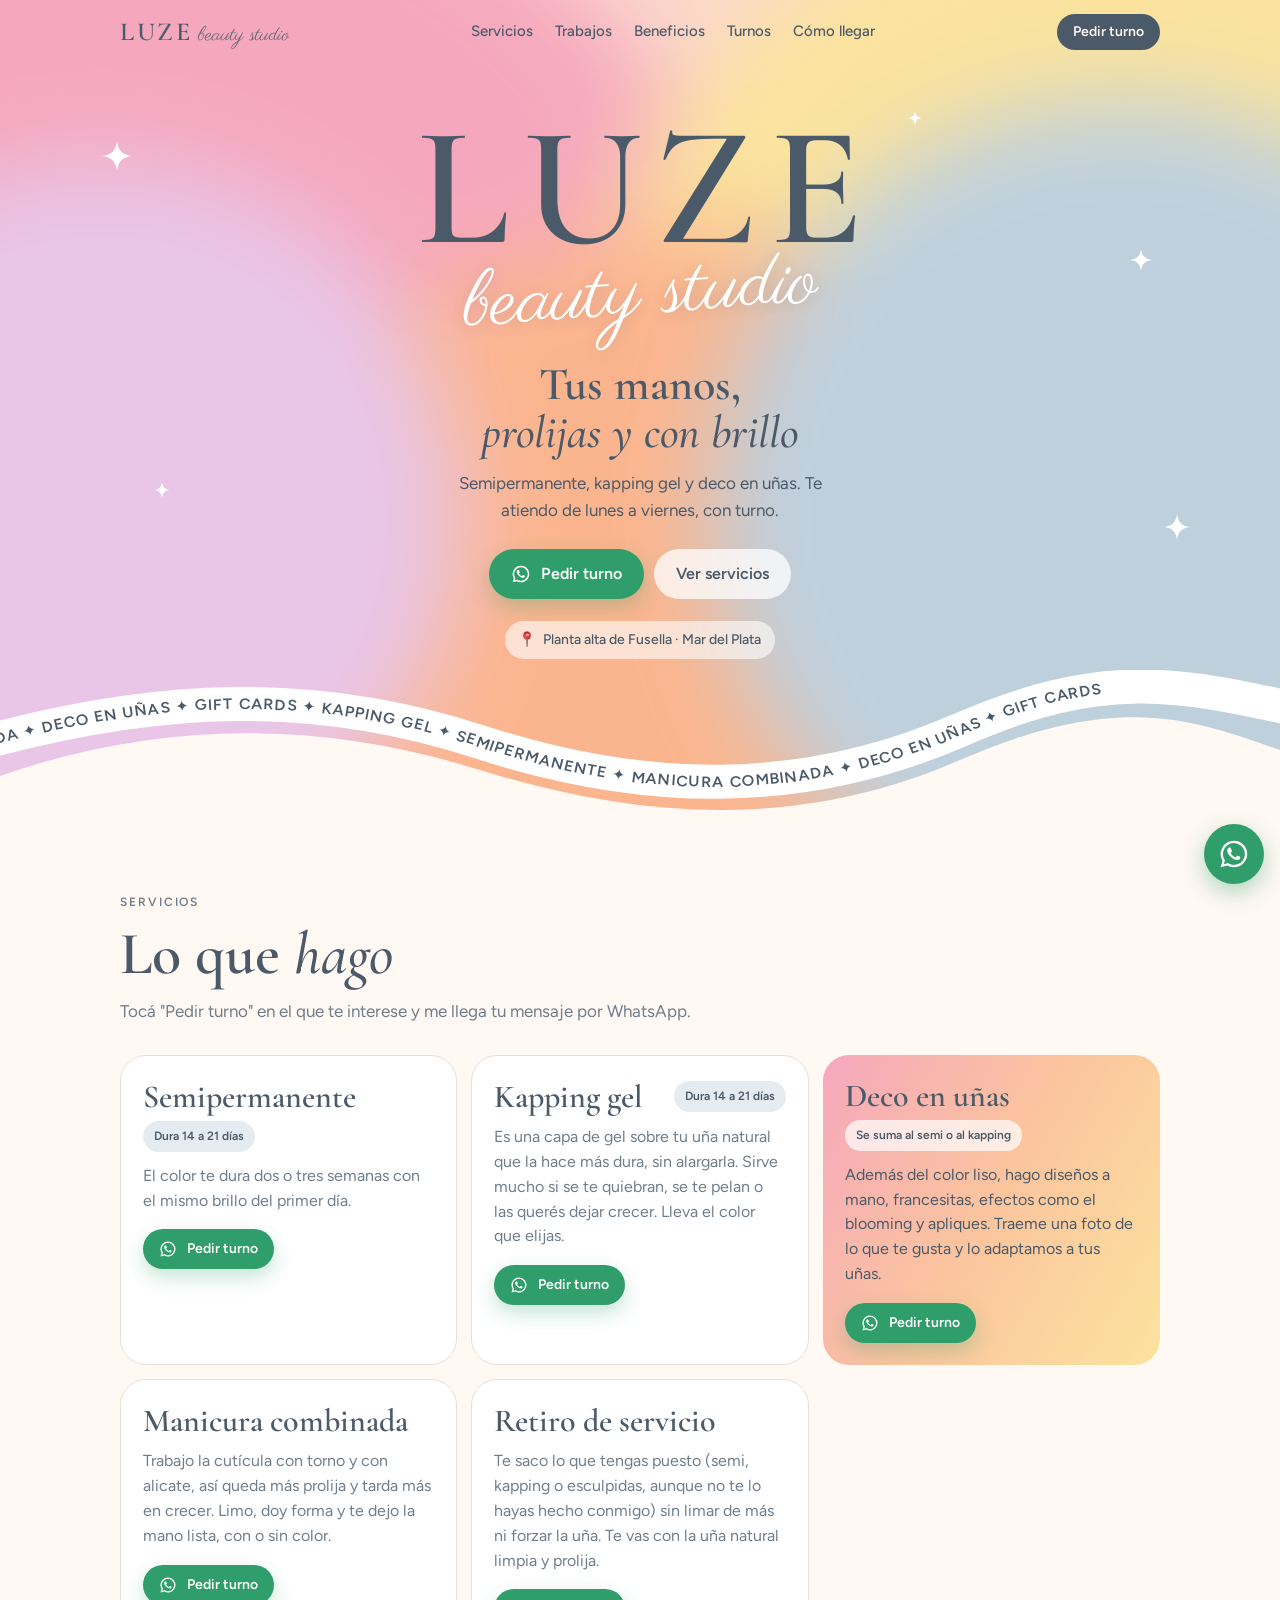
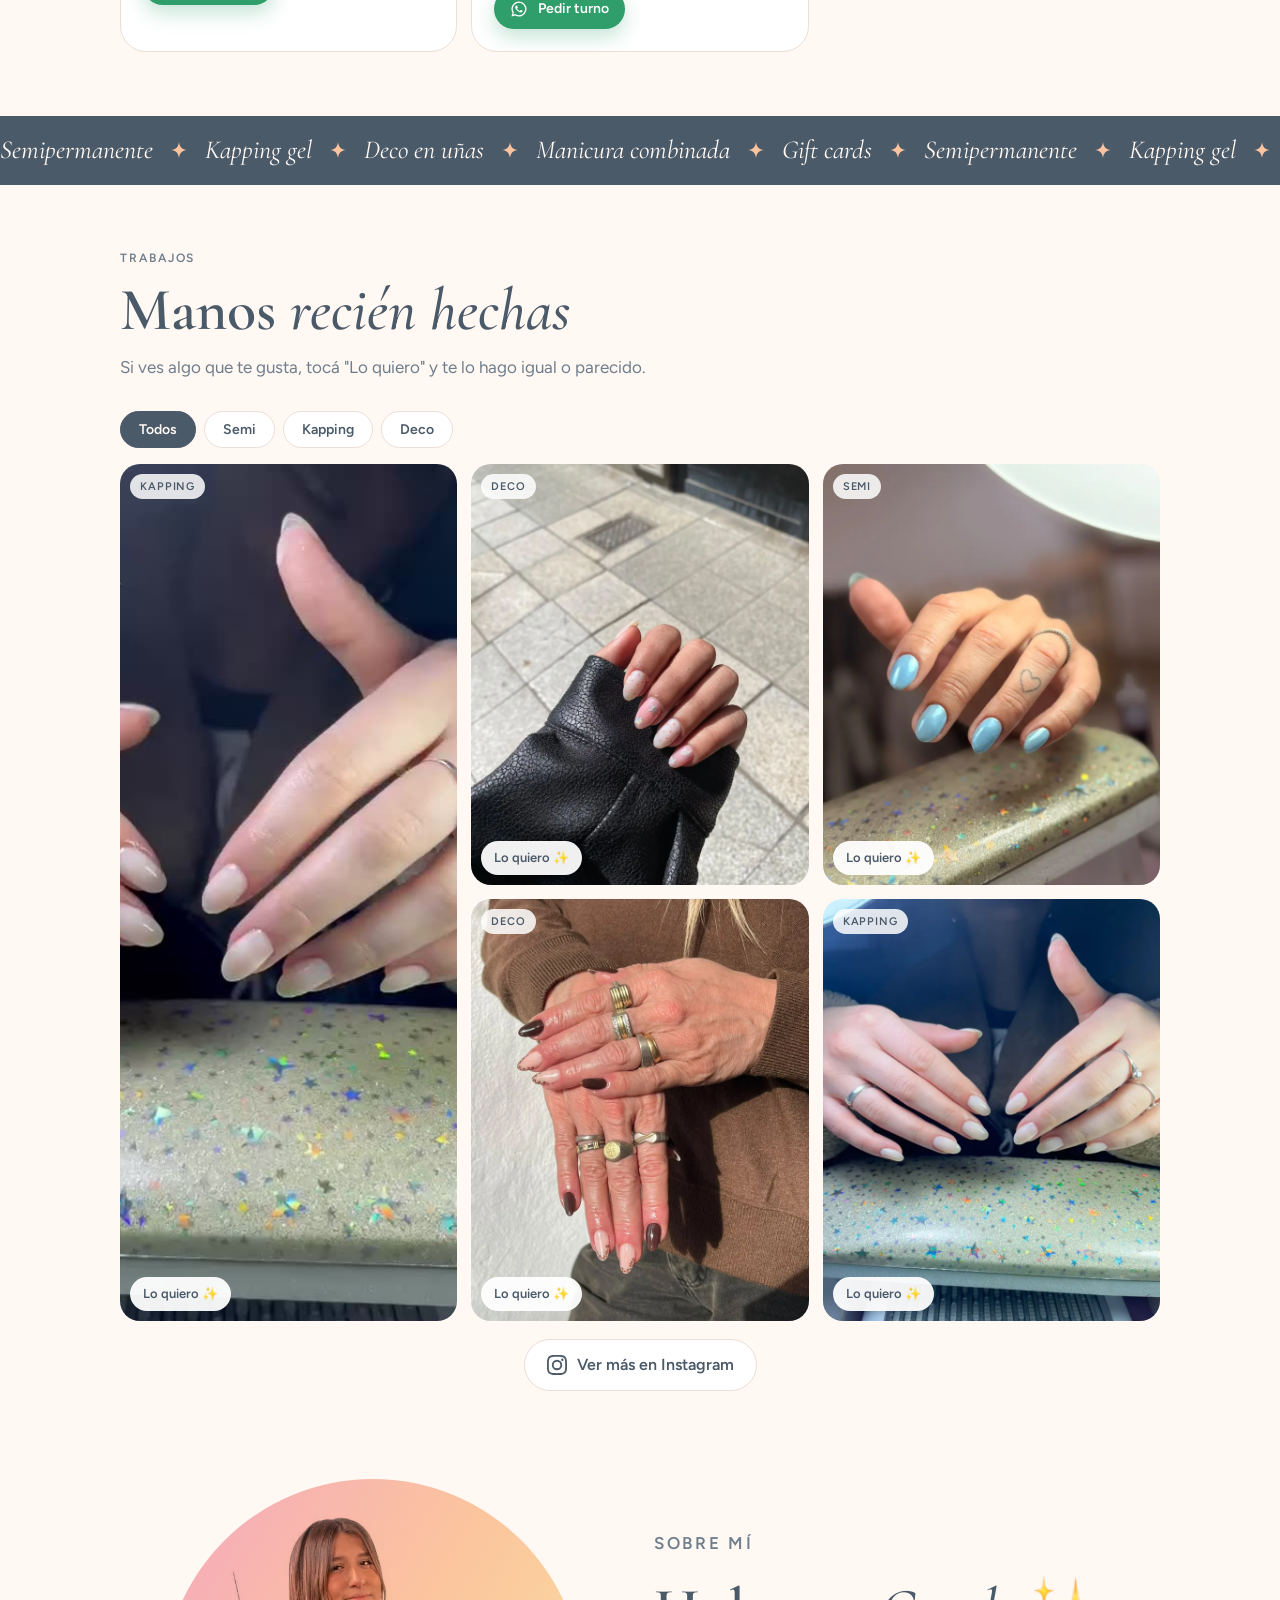
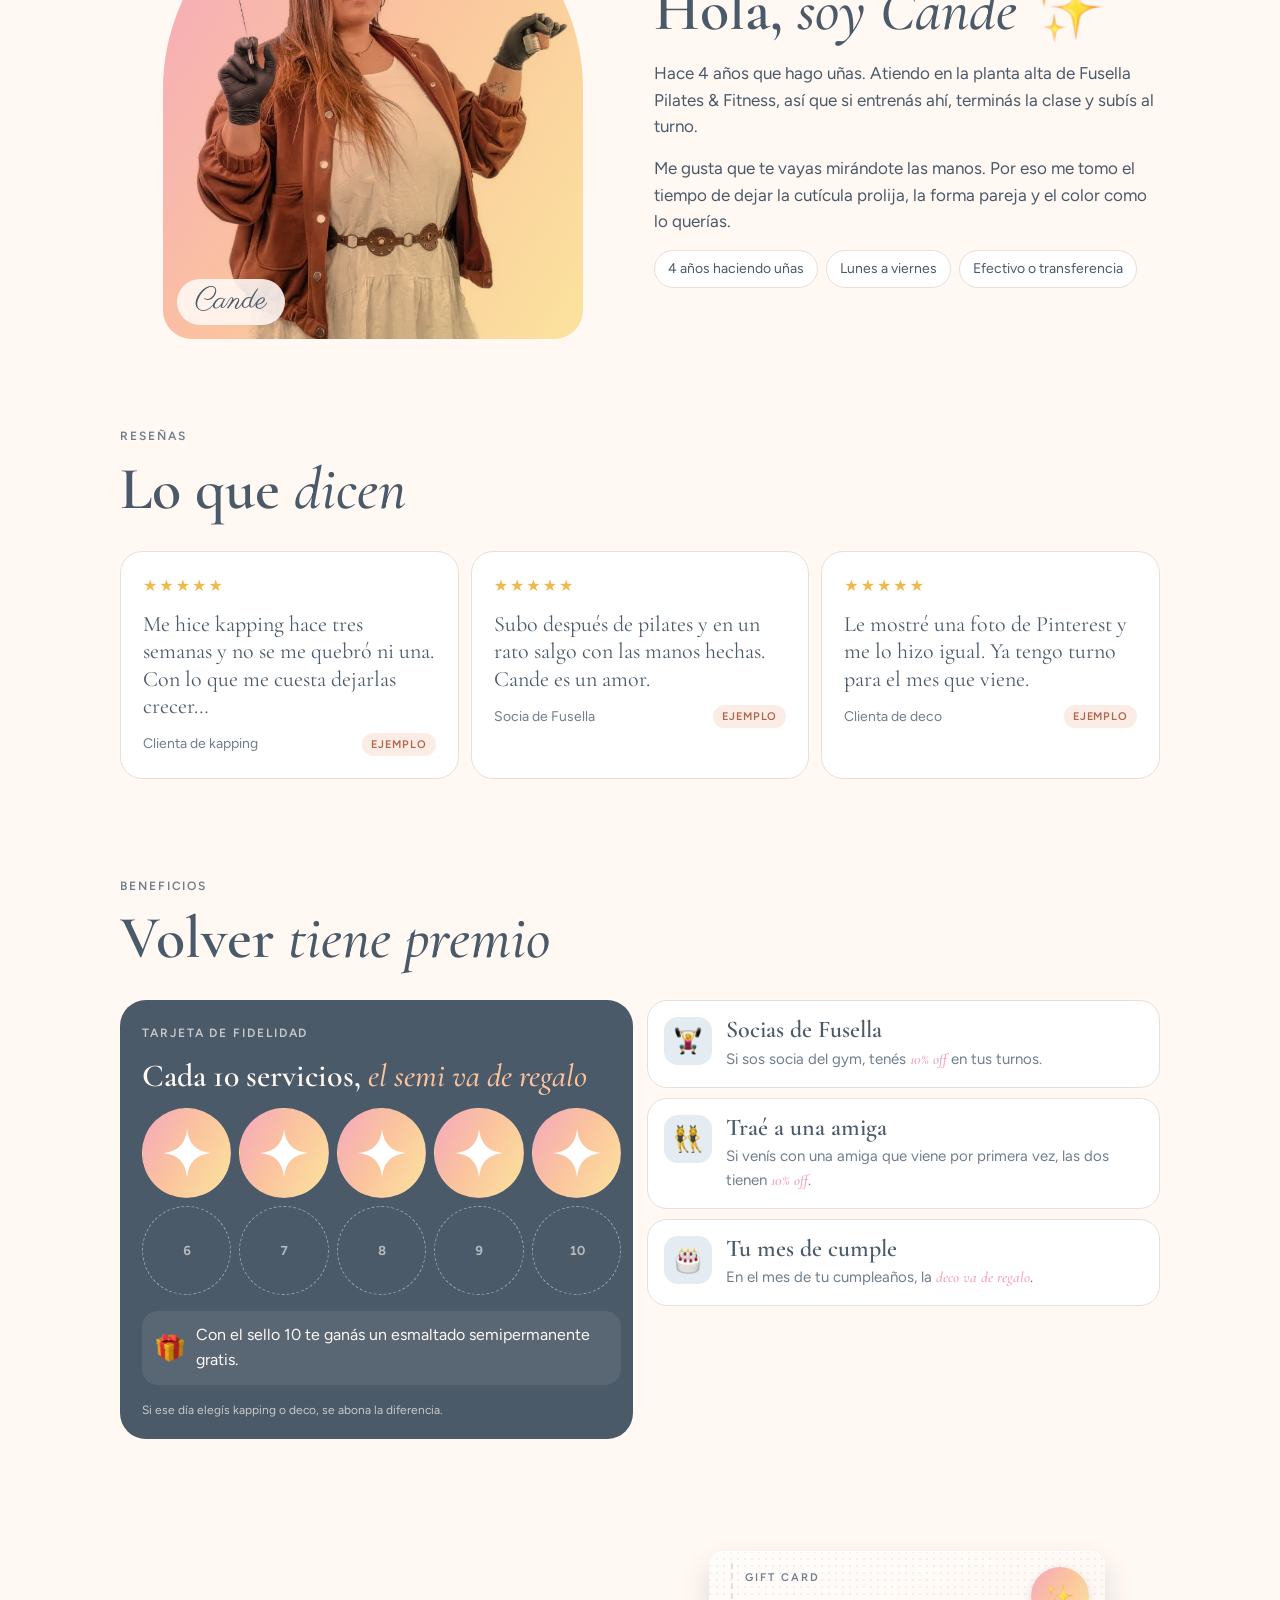
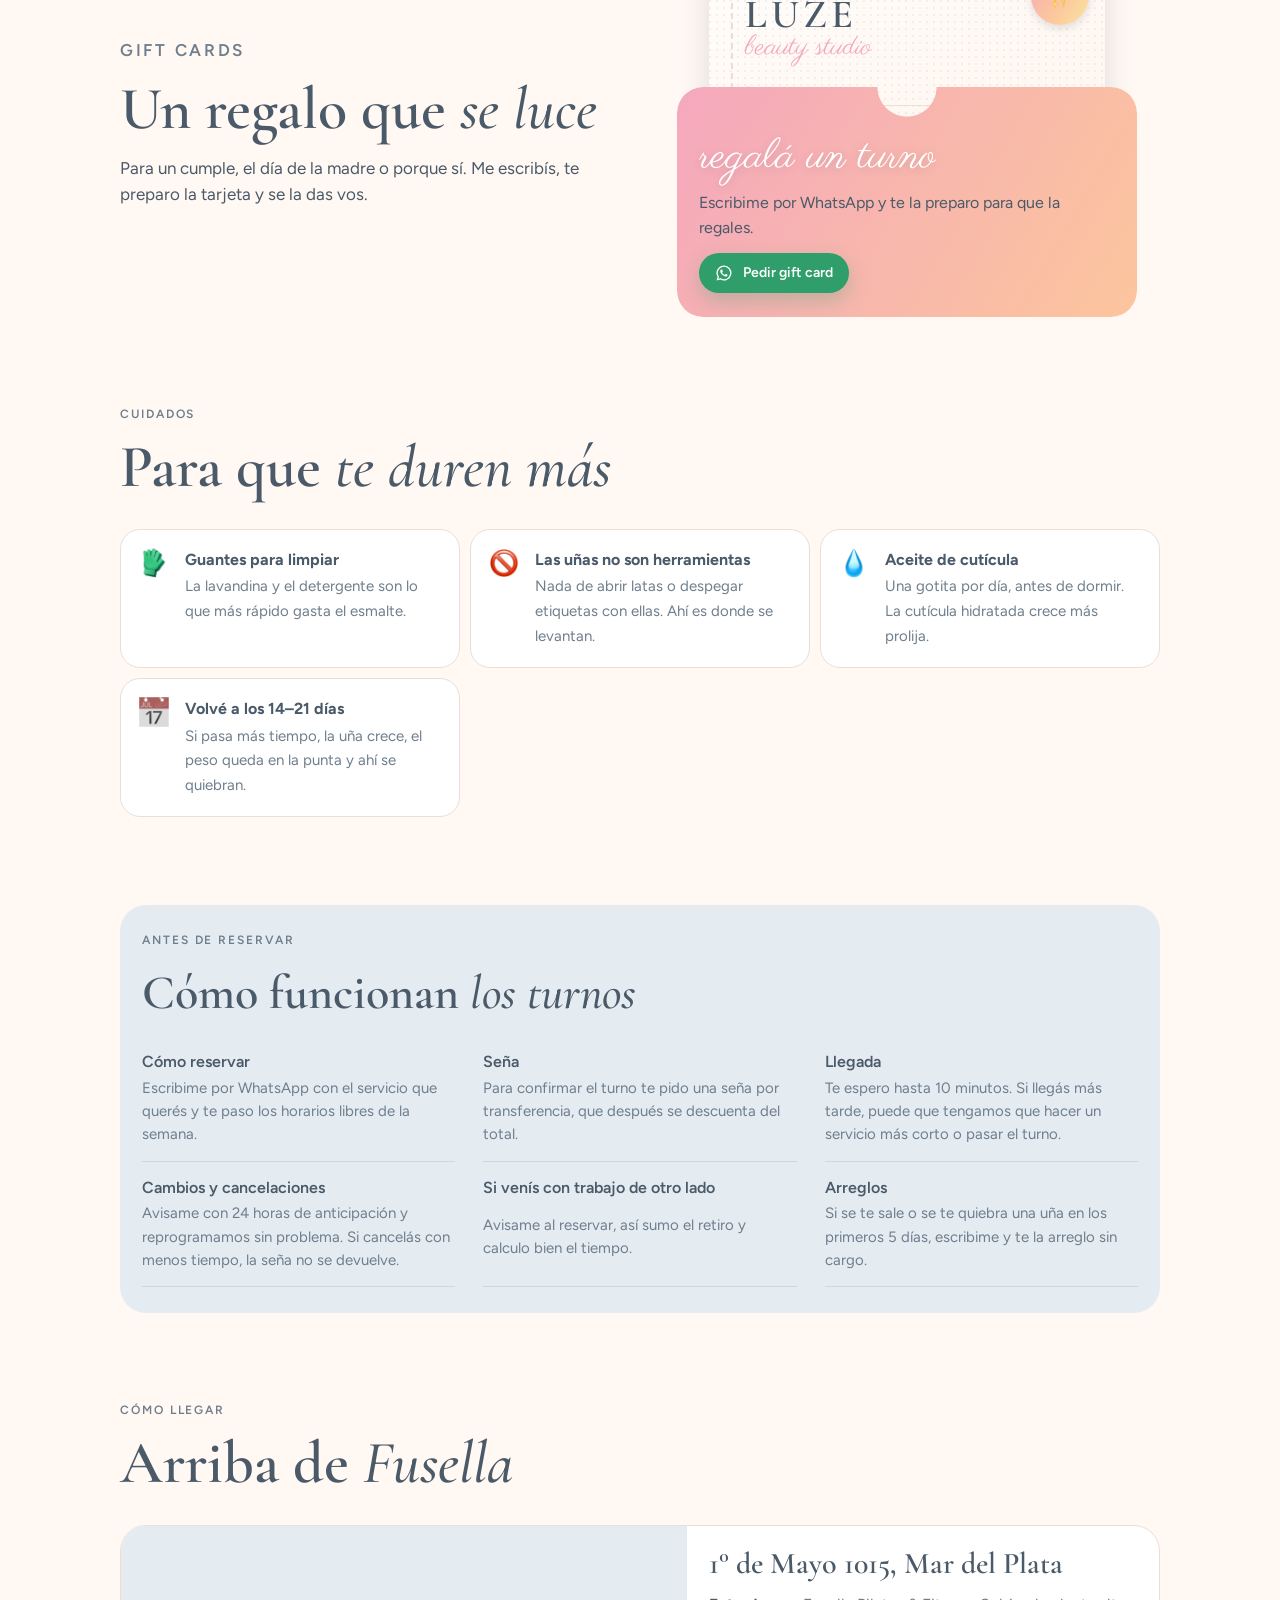
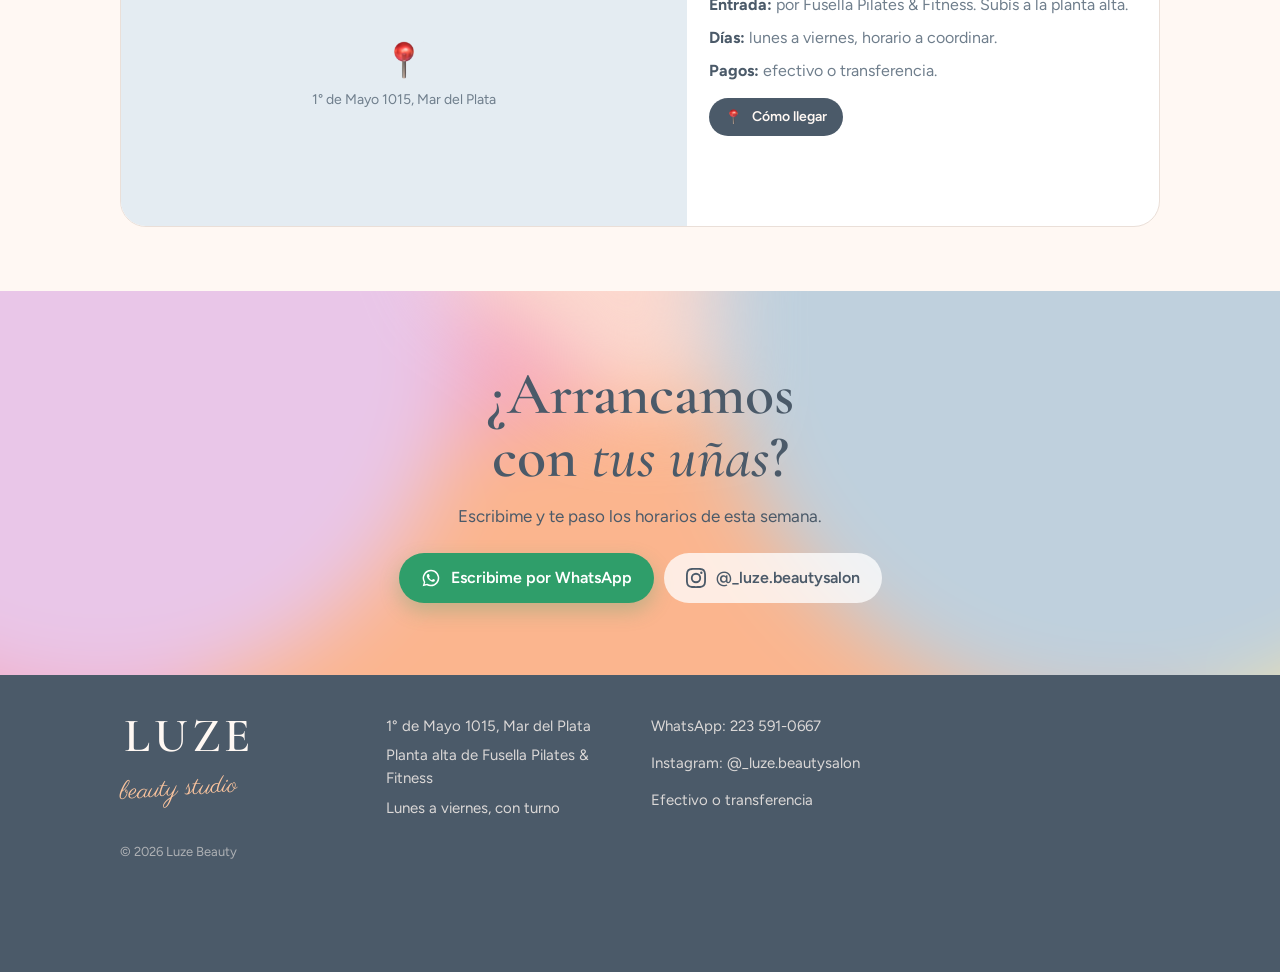
==== index.html @ 6a46f396 "Primera versión de la web de Luze Beauty Co-Authored-By: Claude Opus 5.5 <noreply@anthropic.com> Cla" ====
<!doctype html>
<html lang="es-AR">
<head>
  <meta charset="utf-8">
  <meta name="viewport" content="width=device-width, initial-scale=1, viewport-fit=cover">
  <title>Luze Beauty · Uñas en Mar del Plata</title>
  <meta name="description" content="Estudio de uñas de Cande en Mar del Plata: semipermanente, kapping gel, manicura combinada y deco. Planta alta de Fusella Pilates & Fitness. Turnos por WhatsApp.">
  <meta name="theme-color" content="#FCD9CF">
  <meta property="og:title" content="Luze Beauty · Uñas en Mar del Plata">
  <meta property="og:description" content="Semipermanente, kapping gel, manicura combinada y deco. Turnos por WhatsApp.">
  <meta property="og:type" content="website">
  <meta property="og:image" content="assets/img/trabajo-deco-lunares.webp">
  <link rel="icon" href="data:image/svg+xml,%3Csvg xmlns='http://www.w3.org/2000/svg' viewBox='0 0 24 24'%3E%3Cdefs%3E%3ClinearGradient id='g' x1='0' y1='0' x2='1' y2='1'%3E%3Cstop offset='0' stop-color='%23F5A8BD'/%3E%3Cstop offset='1' stop-color='%23FBC49E'/%3E%3C/linearGradient%3E%3C/defs%3E%3Cpath fill='url(%23g)' d='M12 0C12.9 7.6 16.4 11.1 24 12 16.4 12.9 12.9 16.4 12 24 11.1 16.4 7.6 12.9 0 12 7.6 11.1 11.1 7.6 12 0Z'/%3E%3C/svg%3E">
  <link rel="preconnect" href="https://fonts.googleapis.com">
  <link rel="preconnect" href="https://fonts.gstatic.com" crossorigin>
  <link rel="stylesheet" href="https://fonts.googleapis.com/css2?family=Cormorant+Garamond:ital,wght@0,500;0,600;1,500;1,600&family=Figtree:wght@400;500;600&family=Parisienne&display=swap">
  <link rel="stylesheet" href="css/styles.css">
  <script type="application/ld+json">
  {
    "@context": "https://schema.org",
    "@type": "NailSalon",
    "name": "Luze Beauty",
    "alternateName": "Luze Beauty Studio",
    "telephone": "+5492235910667",
    "address": {
      "@type": "PostalAddress",
      "streetAddress": "1° de Mayo 1015",
      "addressLocality": "Mar del Plata",
      "addressRegion": "Buenos Aires",
      "addressCountry": "AR"
    },
    "openingHoursSpecification": {
      "@type": "OpeningHoursSpecification",
      "dayOfWeek": ["Monday", "Tuesday", "Wednesday", "Thursday", "Friday"]
    },
    "paymentAccepted": "Efectivo, transferencia",
    "sameAs": ["https://www.instagram.com/_luze.beautysalon/"]
  }
  </script>
</head>
<body>

<svg width="0" height="0" style="position:absolute" aria-hidden="true">
  <defs>
    <symbol id="brillo" viewBox="0 0 24 24"><path d="M12 0C12.9 7.6 16.4 11.1 24 12 16.4 12.9 12.9 16.4 12 24 11.1 16.4 7.6 12.9 0 12 7.6 11.1 11.1 7.6 12 0Z" fill="currentColor"/></symbol>
    <symbol id="wa" viewBox="0 0 24 24"><path d="M12 2a10 10 0 0 0-8.6 15.1L2 22l5-1.3A10 10 0 1 0 12 2Zm0 18.2c-1.5 0-3-.4-4.3-1.2l-.3-.2-3 .8.8-2.9-.2-.3A8.2 8.2 0 1 1 12 20.2Zm4.5-6.1c-.2-.1-1.5-.7-1.7-.8-.2-.1-.4-.1-.6.1l-.8 1c-.1.2-.3.2-.5.1-.7-.3-1.4-.7-2-1.3-.5-.5-1-1.1-1.3-1.7-.1-.2 0-.4.1-.5l.4-.5.3-.5v-.5l-.8-1.9c-.2-.5-.4-.4-.6-.4h-.5c-.2 0-.5.1-.7.3-.6.6-.9 1.3-.9 2.1.1.9.4 1.8 1 2.6 1.1 1.6 2.5 2.9 4.2 3.7.5.2.9.4 1.4.5.5.2 1 .2 1.5.1.6-.1 1.2-.5 1.5-1 .2-.4.2-.8.1-1.2l-.4-.2Z"/></symbol>
    <symbol id="ig" viewBox="0 0 24 24"><path d="M12 2.2c3.2 0 3.6 0 4.8.1 3.3.1 4.8 1.7 4.9 4.9.1 1.3.1 1.6.1 4.8s0 3.6-.1 4.8c-.1 3.2-1.7 4.8-4.9 4.9-1.3.1-1.6.1-4.8.1s-3.6 0-4.8-.1c-3.3-.1-4.8-1.7-4.9-4.9C2.2 15.6 2.2 15.2 2.2 12s0-3.6.1-4.8C2.4 3.9 3.9 2.4 7.2 2.3 8.4 2.2 8.8 2.2 12 2.2ZM12 0C8.7 0 8.3 0 7.1.1 2.7.3.3 2.7.1 7.1 0 8.3 0 8.7 0 12s0 3.7.1 4.9c.2 4.4 2.6 6.8 7 7C8.3 24 8.7 24 12 24s3.7 0 4.9-.1c4.4-.2 6.8-2.6 7-7 .1-1.2.1-1.6.1-4.9s0-3.7-.1-4.9c-.2-4.4-2.6-6.8-7-7C15.7 0 15.3 0 12 0Zm0 5.8a6.2 6.2 0 1 0 0 12.4 6.2 6.2 0 0 0 0-12.4ZM12 16a4 4 0 1 1 0-8 4 4 0 0 1 0 8Zm6.4-11.8a1.4 1.4 0 1 0 0 2.9 1.4 1.4 0 0 0 0-2.9Z"/></symbol>
  </defs>
</svg>

<!-- ============ BARRA ============ -->
<header class="barra" id="barra">
  <div class="wrap barra-in">
    <a class="marca-chica" href="#inicio" aria-label="Luze Beauty, ir al inicio"><b>LUZE</b><span>beauty studio</span></a>
    <nav aria-label="Secciones">
      <a href="#servicios">Servicios</a>
      <a href="#trabajos">Trabajos</a>
      <a href="#beneficios">Beneficios</a>
      <a href="#turnos">Turnos</a>
      <a href="#llegar">Cómo llegar</a>
    </nav>
    <a class="btn btn-tinta btn-chico" href="https://wa.me/5492235910667?text=Hola%20Cande%21%20Quiero%20sacar%20un%20turno%20%E2%9C%A8" target="_blank" rel="noopener">Pedir turno</a>
  </div>
</header>

<main>
  <!-- ============ INICIO ============ -->
  <section class="hero" id="inicio">
    <div class="malla" aria-hidden="true"><span class="m1"></span><span class="m2"></span><span class="m3"></span><span class="m4"></span><span class="m5"></span></div>
    <span class="chispa" style="top:17%;left:8%;width:30px;height:30px" aria-hidden="true"><svg><use href="#brillo"/></svg></span>
    <span class="chispa" style="top:30%;right:10%;width:22px;height:22px;animation-delay:-1.1s" aria-hidden="true"><svg><use href="#brillo"/></svg></span>
    <span class="chispa" style="top:58%;left:12%;width:16px;height:16px;animation-delay:-2s" aria-hidden="true"><svg><use href="#brillo"/></svg></span>
    <span class="chispa" style="top:13%;right:28%;width:14px;height:14px;animation-delay:-.6s" aria-hidden="true"><svg><use href="#brillo"/></svg></span>
    <span class="chispa" style="top:62%;right:7%;width:26px;height:26px;animation-delay:-2.6s" aria-hidden="true"><svg><use href="#brillo"/></svg></span>

    <div class="wrap">
      <div class="logo" role="img" aria-label="Luze beauty studio">
        <span class="luze">LUZE</span>
        <span class="sub">beauty studio</span>
      </div>
      <h1>Tus manos, <em>prolijas y con brillo</em></h1>
      <p class="bajada">Semipermanente, kapping gel y deco en uñas. Te atiendo de lunes a viernes, con turno.</p>
      <div class="acciones">
        <a class="btn btn-wa" href="https://wa.me/5492235910667?text=Hola%20Cande%21%20Quiero%20sacar%20un%20turno%20%E2%9C%A8" target="_blank" rel="noopener"><svg><use href="#wa"/></svg>Pedir turno</a>
        <a class="btn btn-claro" href="#servicios">Ver servicios</a>
      </div>
      <p class="ubicacion-chip"><img class="emo" src="assets/emoji/1f4cd.png" alt="">Planta alta de Fusella · Mar del Plata</p>
    </div>

    <svg class="cinta" viewBox="0 0 1200 160" preserveAspectRatio="none" aria-hidden="true">
      <path d="M0 160 L0 106 C 150 50, 300 50, 450 100 S 750 160, 900 90 S 1120 50, 1200 80 L1200 160 Z" fill="#FFF8F3"/>
      <path id="curva" d="M-40 80 C 150 20, 300 20, 450 72 S 750 130, 900 60 S 1120 18, 1260 50" fill="none" stroke="#FFFFFF" stroke-width="34" stroke-linecap="round"/>
      <text dy="5">
        <textPath href="#curva" startOffset="0">
          <animate attributeName="startOffset" from="-1400" to="0" dur="26s" repeatCount="indefinite"/>
          ✦ Kapping gel ✦ Semipermanente ✦ Manicura combinada ✦ Deco en uñas ✦ Gift cards ✦ Kapping gel ✦ Semipermanente ✦ Manicura combinada ✦ Deco en uñas ✦ Gift cards ✦ Kapping gel ✦ Semipermanente ✦ Manicura combinada ✦ Deco en uñas ✦ Gift cards
        </textPath>
      </text>
    </svg>
  </section>

  <!-- ============ SERVICIOS ============ -->
  <section class="seccion" id="servicios">
    <div class="wrap">
      <div class="cabecera aparece">
        <p class="eyebrow">Servicios</p>
        <h2>Lo que <em>hago</em></h2>
        <p>Tocá "Pedir turno" en el que te interese y me llega tu mensaje por WhatsApp.</p>
      </div>
      <div class="servicios">
        <article class="servicio aparece">
          <div class="arriba"><h3>Semipermanente</h3><span class="chip">Dura 14 a 21 días</span></div>
          <p>El color te dura dos o tres semanas con el mismo brillo del primer día.</p>
          <a class="btn btn-wa btn-chico" href="https://wa.me/5492235910667?text=Hola%20Cande%21%20Quiero%20un%20turno%20para%20semipermanente%20%E2%9C%A8" target="_blank" rel="noopener"><svg><use href="#wa"/></svg>Pedir turno</a>
        </article>
        <article class="servicio aparece">
          <div class="arriba"><h3>Kapping gel</h3><span class="chip">Dura 14 a 21 días</span></div>
          <p>Es una capa de gel sobre tu uña natural que la hace más dura, sin alargarla. Sirve mucho si se te quiebran, se te pelan o las querés dejar crecer. Lleva el color que elijas.</p>
          <a class="btn btn-wa btn-chico" href="https://wa.me/5492235910667?text=Hola%20Cande%21%20Quiero%20un%20turno%20para%20kapping%20gel%20%E2%9C%A8" target="_blank" rel="noopener"><svg><use href="#wa"/></svg>Pedir turno</a>
        </article>
        <article class="servicio destacado aparece">
          <div class="arriba"><h3>Deco en uñas</h3><span class="chip">Se suma al semi o al kapping</span></div>
          <p>Además del color liso, hago diseños a mano, francesitas, efectos como el blooming y apliques. Traeme una foto de lo que te gusta y lo adaptamos a tus uñas.</p>
          <a class="btn btn-wa btn-chico" href="https://wa.me/5492235910667?text=Hola%20Cande%21%20Quiero%20un%20turno%20con%20deco%20en%20u%C3%B1as%20%E2%9C%A8" target="_blank" rel="noopener"><svg><use href="#wa"/></svg>Pedir turno</a>
        </article>
        <article class="servicio aparece">
          <div class="arriba"><h3>Manicura combinada</h3></div>
          <p>Trabajo la cutícula con torno y con alicate, así queda más prolija y tarda más en crecer. Limo, doy forma y te dejo la mano lista, con o sin color.</p>
          <a class="btn btn-wa btn-chico" href="https://wa.me/5492235910667?text=Hola%20Cande%21%20Quiero%20un%20turno%20para%20manicura%20combinada%20%E2%9C%A8" target="_blank" rel="noopener"><svg><use href="#wa"/></svg>Pedir turno</a>
        </article>
        <article class="servicio aparece">
          <div class="arriba"><h3>Retiro de servicio</h3></div>
          <p>Te saco lo que tengas puesto (semi, kapping o esculpidas, aunque no te lo hayas hecho conmigo) sin limar de más ni forzar la uña. Te vas con la uña natural limpia y prolija.</p>
          <a class="btn btn-wa btn-chico" href="https://wa.me/5492235910667?text=Hola%20Cande%21%20Quiero%20un%20turno%20para%20retiro%20de%20servicio%20%E2%9C%A8" target="_blank" rel="noopener"><svg><use href="#wa"/></svg>Pedir turno</a>
        </article>
      </div>
    </div>
  </section>

  <!-- ============ BANDA ============ -->
  <div class="banda" aria-hidden="true">
    <div class="banda-pista">
      <span>Semipermanente <svg><use href="#brillo"/></svg> Kapping gel <svg><use href="#brillo"/></svg> Deco en uñas <svg><use href="#brillo"/></svg> Manicura combinada <svg><use href="#brillo"/></svg> Gift cards <svg><use href="#brillo"/></svg></span>
      <span>Semipermanente <svg><use href="#brillo"/></svg> Kapping gel <svg><use href="#brillo"/></svg> Deco en uñas <svg><use href="#brillo"/></svg> Manicura combinada <svg><use href="#brillo"/></svg> Gift cards <svg><use href="#brillo"/></svg></span>
    </div>
  </div>

  <!-- ============ TRABAJOS ============ -->
  <section class="seccion" id="trabajos">
    <div class="wrap">
      <div class="cabecera aparece">
        <p class="eyebrow">Trabajos</p>
        <h2>Manos <em>recién hechas</em></h2>
        <p>Si ves algo que te gusta, tocá "Lo quiero" y te lo hago igual o parecido.</p>
      </div>
      <div class="filtros" role="group" aria-label="Filtrar trabajos">
        <button type="button" class="filtro" aria-pressed="true" data-filtro="todos">Todos</button>
        <button type="button" class="filtro" aria-pressed="false" data-filtro="semi">Semi</button>
        <button type="button" class="filtro" aria-pressed="false" data-filtro="kapping">Kapping</button>
        <button type="button" class="filtro" aria-pressed="false" data-filtro="deco">Deco</button>
      </div>
      <div class="galeria">
        <div class="trabajo alto" data-tipo="kapping">
          <video src="assets/video/kapping-nude.mp4" poster="assets/video/kapping-nude-poster.jpg" autoplay muted loop playsinline preload="metadata" aria-label="Video de uñas almendradas en nude lechoso"></video>
          <span class="tipo">Kapping</span>
          <a href="https://wa.me/5492235910667?text=Hola%20Cande%21%20Vi%20el%20kapping%20nude%20lechoso%20en%20la%20web%20y%20quiero%20algo%20as%C3%AD%20%E2%9C%A8" target="_blank" rel="noopener">Lo quiero ✨</a>
        </div>
        <div class="trabajo" data-tipo="deco">
          <img src="assets/img/trabajo-deco-lunares.webp" alt="Uñas nude con lunares naranjas y estrellas holográficas" loading="lazy" style="object-position:50% 68%">
          <span class="tipo">Deco</span>
          <a href="https://wa.me/5492235910667?text=Hola%20Cande%21%20Vi%20la%20deco%20de%20lunares%20y%20estrellas%20en%20la%20web%20y%20quiero%20algo%20as%C3%AD%20%E2%9C%A8" target="_blank" rel="noopener">Lo quiero ✨</a>
        </div>
        <div class="trabajo" data-tipo="semi">
          <img src="assets/img/trabajo-semi-celeste.webp" alt="Uñas cortas en celeste perlado" loading="lazy">
          <span class="tipo">Semi</span>
          <a href="https://wa.me/5492235910667?text=Hola%20Cande%21%20Vi%20el%20semi%20celeste%20perlado%20en%20la%20web%20y%20quiero%20algo%20as%C3%AD%20%E2%9C%A8" target="_blank" rel="noopener">Lo quiero ✨</a>
        </div>
        <div class="trabajo" data-tipo="deco">
          <img src="assets/img/trabajo-deco-animal-print.webp" alt="Uñas color chocolate combinadas con francesita animal print" loading="lazy">
          <span class="tipo">Deco</span>
          <a href="https://wa.me/5492235910667?text=Hola%20Cande%21%20Vi%20la%20deco%20chocolate%20con%20animal%20print%20en%20la%20web%20y%20quiero%20algo%20as%C3%AD%20%E2%9C%A8" target="_blank" rel="noopener">Lo quiero ✨</a>
        </div>
        <div class="trabajo" data-tipo="kapping">
          <img src="assets/img/trabajo-kapping-nude.webp" alt="Uñas almendradas en nude lechoso" loading="lazy">
          <span class="tipo">Kapping</span>
          <a href="https://wa.me/5492235910667?text=Hola%20Cande%21%20Vi%20el%20kapping%20nude%20lechoso%20en%20la%20web%20y%20quiero%20algo%20as%C3%AD%20%E2%9C%A8" target="_blank" rel="noopener">Lo quiero ✨</a>
        </div>
      </div>
      <div class="mas-ig">
        <a class="btn btn-claro" style="background:var(--blanco);border:1px solid var(--linea)" href="https://www.instagram.com/_luze.beautysalon/" target="_blank" rel="noopener"><svg><use href="#ig"/></svg>Ver más en Instagram</a>
      </div>
    </div>
  </section>

  <!-- ============ SOBRE MI ============ -->
  <section class="seccion" id="sobre-mi" style="padding-top:24px">
    <div class="wrap sobre">
      <div class="foto-cande aparece">
        <img src="assets/img/cande.webp" alt="Cande con guantes negros, un alicate y un esmalte en las manos" loading="lazy">
        <span class="firma">Cande</span>
      </div>
      <div class="texto aparece">
        <p class="eyebrow">Sobre mí</p>
        <h2>Hola, <em>soy Cande</em> <img class="emo" src="assets/emoji/2728.png" alt="✨"></h2>
        <p>Hace 4 años que hago uñas. Atiendo en la planta alta de Fusella Pilates &amp; Fitness, así que si entrenás ahí, terminás la clase y subís al turno.</p>
        <p>Me gusta que te vayas mirándote las manos. Por eso me tomo el tiempo de dejar la cutícula prolija, la forma pareja y el color como lo querías.</p>
        <div class="datos">
          <span>4 años haciendo uñas</span>
          <span>Lunes a viernes</span>
          <span>Efectivo o transferencia</span>
        </div>
      </div>
    </div>
  </section>

  <!-- ============ RESEÑAS ============ -->
  <section class="seccion" id="resenas" style="padding-top:24px">
    <div class="wrap">
      <div class="cabecera aparece">
        <p class="eyebrow">Reseñas</p>
        <h2>Lo que <em>dicen</em></h2>
      </div>
      <div class="resenas">
        <figure class="resena" style="margin:0"><span class="estrellas" aria-label="5 de 5">★★★★★</span><blockquote>Me hice kapping hace tres semanas y no se me quebró ni una. Con lo que me cuesta dejarlas crecer…</blockquote><figcaption class="quien"><span>Clienta de kapping</span><span class="etiqueta-ejemplo">Ejemplo</span></figcaption></figure>
        <figure class="resena" style="margin:0"><span class="estrellas" aria-label="5 de 5">★★★★★</span><blockquote>Subo después de pilates y en un rato salgo con las manos hechas. Cande es un amor.</blockquote><figcaption class="quien"><span>Socia de Fusella</span><span class="etiqueta-ejemplo">Ejemplo</span></figcaption></figure>
        <figure class="resena" style="margin:0"><span class="estrellas" aria-label="5 de 5">★★★★★</span><blockquote>Le mostré una foto de Pinterest y me lo hizo igual. Ya tengo turno para el mes que viene.</blockquote><figcaption class="quien"><span>Clienta de deco</span><span class="etiqueta-ejemplo">Ejemplo</span></figcaption></figure>
      </div>
    </div>
  </section>

  <!-- ============ BENEFICIOS ============ -->
  <section class="seccion" id="beneficios" style="padding-top:24px">
    <div class="wrap">
      <div class="cabecera aparece">
        <p class="eyebrow">Beneficios</p>
        <h2>Volver <em>tiene premio</em></h2>
      </div>
      <div class="beneficios-grid">
        <div class="fidelidad aparece">
          <p class="eyebrow">Tarjeta de fidelidad</p>
          <h3>Cada 10 servicios, <em>el semi va de regalo</em></h3>
          <div class="sellos" id="sellos" aria-label="Tarjeta de 10 sellos">
            <div class="sello"><b>1</b><svg><use href="#brillo"/></svg></div>
            <div class="sello"><b>2</b><svg><use href="#brillo"/></svg></div>
            <div class="sello"><b>3</b><svg><use href="#brillo"/></svg></div>
            <div class="sello"><b>4</b><svg><use href="#brillo"/></svg></div>
            <div class="sello"><b>5</b><svg><use href="#brillo"/></svg></div>
            <div class="sello"><b>6</b><svg><use href="#brillo"/></svg></div>
            <div class="sello"><b>7</b><svg><use href="#brillo"/></svg></div>
            <div class="sello"><b>8</b><svg><use href="#brillo"/></svg></div>
            <div class="sello"><b>9</b><svg><use href="#brillo"/></svg></div>
            <div class="sello"><b>10</b><svg><use href="#brillo"/></svg></div>
          </div>
          <div class="premio"><img class="emo" src="assets/emoji/1f381.png" alt="">Con el sello 10 te ganás un esmaltado semipermanente gratis.</div>
          <p class="letra-chica">Si ese día elegís kapping o deco, se abona la diferencia.</p>
        </div>
        <div class="beneficios">
          <div class="beneficio aparece"><span class="ico"><img class="emo" src="assets/emoji/1f3cb-fe0f-200d-2640-fe0f.png" alt=""></span><div><b>Socias de Fusella</b><p>Si sos socia del gym, tenés <span class="pct">10% off</span> en tus turnos.</p></div></div>
          <div class="beneficio aparece"><span class="ico"><img class="emo" src="assets/emoji/1f46f-200d-2640-fe0f.png" alt=""></span><div><b>Traé a una amiga</b><p>Si venís con una amiga que viene por primera vez, las dos tienen <span class="pct">10% off</span>.</p></div></div>
          <div class="beneficio aparece"><span class="ico"><img class="emo" src="assets/emoji/1f382.png" alt=""></span><div><b>Tu mes de cumple</b><p>En el mes de tu cumpleaños, la <span class="pct">deco va de regalo</span>.</p></div></div>
        </div>
      </div>
    </div>
  </section>

  <!-- ============ GIFT CARD ============ -->
  <section class="seccion" id="gift-cards" style="padding-top:24px">
    <div class="wrap gift-zona">
      <div class="gift-texto aparece">
        <p class="eyebrow">Gift cards</p>
        <h2>Un regalo que <em>se luce</em></h2>
        <p>Para un cumple, el día de la madre o porque sí. Me escribís, te preparo la tarjeta y se la das vos.</p>
      </div>
      <div class="gift">
        <div class="gift-tarjeta" aria-hidden="true">
          <span class="sello-cera"><img class="emo" src="assets/emoji/2728.png" alt=""></span>
          <span class="tag">Gift card</span>
          <span class="luze">LUZE</span>
          <span class="sub">beauty studio</span>
          <div class="campos"><span>Para:</span><span>De:</span><span>Vale por:</span></div>
        </div>
        <div class="gift-sobre">
          <span class="para">regalá un turno</span>
          <p>Escribime por WhatsApp y te la preparo para que la regales.</p>
          <a class="btn btn-wa btn-chico" href="https://wa.me/5492235910667?text=Hola%20Cande%21%20Quiero%20una%20gift%20card%20%F0%9F%8E%81" target="_blank" rel="noopener"><svg><use href="#wa"/></svg>Pedir gift card</a>
        </div>
      </div>
    </div>
  </section>

  <!-- ============ CUIDADOS ============ -->
  <section class="seccion" id="cuidados" style="padding-top:24px">
    <div class="wrap">
      <div class="cabecera aparece">
        <p class="eyebrow">Cuidados</p>
        <h2>Para que <em>te duren más</em></h2>
      </div>
      <ul class="cuidados">
        <li class="aparece"><img class="emo" src="assets/emoji/1f9e4.png" alt=""><div><b>Guantes para limpiar</b><span>La lavandina y el detergente son lo que más rápido gasta el esmalte.</span></div></li>
        <li class="aparece"><img class="emo" src="assets/emoji/1f6ab.png" alt=""><div><b>Las uñas no son herramientas</b><span>Nada de abrir latas o despegar etiquetas con ellas. Ahí es donde se levantan.</span></div></li>
        <li class="aparece"><img class="emo" src="assets/emoji/1f4a7.png" alt=""><div><b>Aceite de cutícula</b><span>Una gotita por día, antes de dormir. La cutícula hidratada crece más prolija.</span></div></li>
        <li class="aparece"><img class="emo" src="assets/emoji/1f4c5.png" alt=""><div><b>Volvé a los 14–21 días</b><span>Si pasa más tiempo, la uña crece, el peso queda en la punta y ahí se quiebran.</span></div></li>
      </ul>
    </div>
  </section>

  <!-- ============ TURNOS ============ -->
  <section class="seccion" id="turnos" style="padding-top:24px">
    <div class="wrap">
      <div class="turnos aparece">
        <p class="eyebrow">Antes de reservar</p>
        <h2 style="font-size:clamp(34px,8vw,48px)">Cómo funcionan <em>los turnos</em></h2>
        <dl>
          <div><dt>Cómo reservar</dt><dd>Escribime por WhatsApp con el servicio que querés y te paso los horarios libres de la semana.</dd></div>
          <div><dt>Seña</dt><dd>Para confirmar el turno te pido una seña por transferencia, que después se descuenta del total.</dd></div>
          <div><dt>Llegada</dt><dd>Te espero hasta 10 minutos. Si llegás más tarde, puede que tengamos que hacer un servicio más corto o pasar el turno.</dd></div>
          <div><dt>Cambios y cancelaciones</dt><dd>Avisame con 24 horas de anticipación y reprogramamos sin problema. Si cancelás con menos tiempo, la seña no se devuelve.</dd></div>
          <div><dt>Si venís con trabajo de otro lado</dt><dd>Avisame al reservar, así sumo el retiro y calculo bien el tiempo.</dd></div>
          <div><dt>Arreglos</dt><dd>Si se te sale o se te quiebra una uña en los primeros 5 días, escribime y te la arreglo sin cargo.</dd></div>
        </dl>
      </div>
    </div>
  </section>

  <!-- ============ COMO LLEGAR ============ -->
  <section class="seccion" id="llegar" style="padding-top:24px">
    <div class="wrap">
      <div class="cabecera aparece">
        <p class="eyebrow">Cómo llegar</p>
        <h2>Arriba de <em>Fusella</em></h2>
      </div>
      <div class="llegar aparece">
        <div class="mapa">
          <div class="mapa-respaldo" aria-hidden="true"><img class="emo" src="assets/emoji/1f4cd.png" alt="">1° de Mayo 1015, Mar del Plata</div>
          <iframe title="Mapa: 1° de Mayo 1015, Mar del Plata" src="https://www.google.com/maps?q=1%C2%B0%20de%20Mayo%201015%2C%20Mar%20del%20Plata%2C%20Buenos%20Aires&amp;output=embed" loading="lazy" referrerpolicy="no-referrer-when-downgrade"></iframe>
        </div>
        <div class="llegar-info">
          <h3>1° de Mayo 1015, Mar del Plata</h3>
          <ul>
            <li><b>Entrada:</b> por Fusella Pilates &amp; Fitness. Subís a la planta alta.</li>
            <li><b>Días:</b> lunes a viernes, horario a coordinar.</li>
            <li><b>Pagos:</b> efectivo o transferencia.</li>
          </ul>
          <a class="btn btn-tinta btn-chico" href="https://www.google.com/maps/dir/?api=1&amp;destination=1%C2%B0%20de%20Mayo%201015%2C%20Mar%20del%20Plata%2C%20Buenos%20Aires" target="_blank" rel="noopener"><img class="emo" src="assets/emoji/1f4cd.png" alt="">Cómo llegar</a>
        </div>
      </div>
    </div>
  </section>

  <!-- ============ CIERRE ============ -->
  <section class="final">
    <div class="malla" aria-hidden="true"><span class="m1"></span><span class="m2"></span><span class="m3"></span><span class="m4"></span><span class="m5"></span></div>
    <div class="wrap">
      <h2>¿Arrancamos con <em>tus uñas</em>?</h2>
      <p>Escribime y te paso los horarios de esta semana.</p>
      <div class="acciones">
        <a class="btn btn-wa" href="https://wa.me/5492235910667?text=Hola%20Cande%21%20Quiero%20sacar%20un%20turno%20%E2%9C%A8" target="_blank" rel="noopener"><svg><use href="#wa"/></svg>Escribime por WhatsApp</a>
        <a class="btn btn-claro" href="https://www.instagram.com/_luze.beautysalon/" target="_blank" rel="noopener"><svg><use href="#ig"/></svg>@_luze.beautysalon</a>
      </div>
    </div>
  </section>
</main>

<footer class="pie">
  <div class="wrap pie-in">
    <div class="logo" role="img" aria-label="Luze beauty studio" style="justify-items:start">
      <span class="luze">LUZE</span>
      <span class="sub">beauty studio</span>
    </div>
    <ul>
      <li>1° de Mayo 1015, Mar del Plata</li>
      <li>Planta alta de Fusella Pilates &amp; Fitness</li>
      <li>Lunes a viernes, con turno</li>
    </ul>
    <ul>
      <li><a href="https://wa.me/5492235910667?text=Hola%20Cande%21%20%E2%9C%A8" target="_blank" rel="noopener">WhatsApp: 223 591-0667</a></li>
      <li><a href="https://www.instagram.com/_luze.beautysalon/" target="_blank" rel="noopener">Instagram: @_luze.beautysalon</a></li>
      <li>Efectivo o transferencia</li>
    </ul>
    <p class="chiquito">© <span id="anio">2026</span> Luze Beauty</p>
  </div>
</footer>

<a class="wa-flotante" href="https://wa.me/5492235910667?text=Hola%20Cande%21%20Quiero%20sacar%20un%20turno%20%E2%9C%A8" target="_blank" rel="noopener" aria-label="Escribir por WhatsApp"><svg><use href="#wa"/></svg></a>

<script src="js/main.js"></script>
</body>
</html>
---- css/styles.css ----
/* ==========================================================
   Luze Beauty — estilos
   Paleta "Luz cálida": crema, celeste tinta y degradé
   ========================================================== */

:root {
  --crema: #FFF8F3;
  --blanco: #FFFFFF;
  --tinta: #4B5A69;
  --tinta-suave: #6F7E8C;
  --celeste: #A9BDCC;
  --celeste-claro: #E4ECF2;
  --rosa: #F5A8BD;
  --rosa-claro: #FDEEF2;
  --durazno: #FBC49E;
  --manteca: #FBE39E;
  --lila: #E9C6E8;
  --linea: #EADFD8;
  --wa: #2F9E6A;
  --alerta: #B0654A;
  --degrade: linear-gradient(120deg, var(--rosa), var(--durazno) 48%, var(--manteca));

  --serif: "Cormorant Garamond", "Cormorant", Garamond, "Times New Roman", serif;
  --script: "Parisienne", "Brush Script MT", cursive;
  --sans: "Figtree", system-ui, -apple-system, "Segoe UI", sans-serif;

  --radio: 26px;
  --barra: 64px;
}

* { box-sizing: border-box; }

html { scroll-behavior: smooth; scroll-padding-top: calc(var(--barra) + 12px); }

body {
  margin: 0;
  background: var(--crema);
  color: var(--tinta);
  font-family: var(--sans);
  font-size: 16px;
  line-height: 1.55;
  overflow-x: hidden;
  -webkit-font-smoothing: antialiased;
}

img, video { max-width: 100%; display: block; }
a { color: inherit; }
p { margin: 0; }
h1, h2, h3 { font-family: var(--serif); font-weight: 600; line-height: 1.05; margin: 0; text-wrap: balance; }
h2 { font-size: clamp(38px, 9vw, 60px); }
h1 em, h2 em, h3 em { font-style: italic; font-weight: 500; }

.wrap { max-width: 1080px; margin: 0 auto; padding-inline: 20px; }
.seccion { padding-block: 64px; }
.eyebrow { font-size: 12px; letter-spacing: .16em; text-transform: uppercase; font-weight: 600; color: var(--tinta-suave); }
.cabecera { display: grid; gap: 12px; margin-bottom: 30px; max-width: 60ch; }
.cabecera p:not(.eyebrow) { color: var(--tinta-suave); font-size: 17px; }

.emo { width: 1.2em; height: 1.2em; display: inline-block; vertical-align: -.25em; }

.brillo-svg { fill: currentColor; }

/* ---------- Botones ---------- */
.btn {
  display: inline-flex; align-items: center; justify-content: center; gap: 10px;
  font: 600 16px/1 var(--sans); text-decoration: none; border-radius: 99px;
  padding: 15px 22px; border: 0; cursor: pointer;
  transition: transform .2s ease, box-shadow .2s ease;
}
.btn:hover { transform: translateY(-2px); }
.btn:focus-visible { outline: 3px solid var(--tinta); outline-offset: 3px; }
.btn svg { width: 20px; height: 20px; fill: currentColor; flex: none; }
.btn-wa { background: var(--wa); color: #fff; box-shadow: 0 8px 20px rgba(47,158,106,.28); }
.btn-tinta { background: var(--tinta); color: var(--crema); }
.btn-claro { background: rgba(255,255,255,.75); color: var(--tinta); }
.btn-chico { font-size: 14px; padding: 11px 16px; }
.btn-chico svg { width: 18px; height: 18px; }

/* ---------- Barra superior ---------- */
.barra {
  position: fixed; top: 0; left: 0; right: 0; z-index: 20;
  padding-top: env(safe-area-inset-top, 0px);
  transition: background .3s ease, box-shadow .3s ease;
}
.barra.con-fondo { background: rgba(255,248,243,.9); backdrop-filter: blur(12px); -webkit-backdrop-filter: blur(12px); box-shadow: 0 1px 0 var(--linea); }
.barra-in { height: var(--barra); display: flex; align-items: center; justify-content: space-between; gap: 12px; }
.marca-chica { text-decoration: none; display: inline-flex; align-items: baseline; gap: 6px; }
.marca-chica b { font-family: var(--serif); font-weight: 600; font-size: 26px; letter-spacing: .1em; }
.marca-chica span { font-family: var(--script); font-size: 20px; color: var(--tinta); opacity: .85; }
.barra nav { display: none; gap: 22px; font-size: 15px; font-weight: 500; }
.barra nav a { text-decoration: none; }
.barra nav a:hover { text-decoration: underline; text-underline-offset: 4px; }
@media (min-width: 860px) { .barra nav { display: flex; } }

/* ---------- Hero ---------- */
.hero {
  position: relative; overflow: hidden; isolation: isolate; text-align: center;
  background: #FCD9CF;
  padding-block: calc(var(--barra) + 48px + env(safe-area-inset-top, 0px)) 170px;
}
.malla { position: absolute; inset: -20%; z-index: -1; filter: blur(46px); }
.malla span { position: absolute; width: 62%; aspect-ratio: 1; border-radius: 50%; }
.malla .m1 { background: var(--rosa); left: -6%; top: 0; animation: nada1 16s ease-in-out infinite alternate; }
.malla .m2 { background: var(--manteca); right: -8%; top: 4%; animation: nada2 19s ease-in-out infinite alternate; }
.malla .m3 { background: #FBB58E; left: 22%; top: 34%; animation: nada3 14s ease-in-out infinite alternate; }
.malla .m4 { background: #BFD0DD; right: 0; bottom: 6%; width: 46%; animation: nada4 21s ease-in-out infinite alternate; }
.malla .m5 { background: var(--lila); left: 0; bottom: 10%; width: 40%; animation: nada2 17s ease-in-out infinite alternate-reverse; }
@keyframes nada1 { to { transform: translate(28%, 18%) scale(1.1); } }
@keyframes nada2 { to { transform: translate(-30%, 22%) scale(.9); } }
@keyframes nada3 { to { transform: translate(-18%, -26%) scale(1.15); } }
@keyframes nada4 { to { transform: translate(-40%, -14%) scale(1.05); } }

.chispa { position: absolute; color: var(--blanco); animation: titila 3.2s ease-in-out infinite; }
.chispa svg { width: 100%; height: 100%; }
@keyframes titila { 0%,100% { opacity: .25; transform: scale(.6) rotate(0deg); } 50% { opacity: 1; transform: scale(1) rotate(45deg); } }

.logo { display: inline-grid; justify-items: center; }
.logo .luze { font-family: var(--serif); font-weight: 600; letter-spacing: .08em; line-height: .9; padding-left: .08em; }
.logo .sub { font-family: var(--script); line-height: 1; transform: rotate(-4deg); }
.hero .logo .luze { font-size: clamp(84px, 25vw, 170px); }
.hero .logo .sub { font-size: clamp(42px, 12vw, 78px); color: var(--blanco); margin-top: -.12em; text-shadow: 0 2px 14px rgba(75,90,105,.2); }
.hero h1 { font-size: clamp(30px, 7.4vw, 46px); max-width: 17ch; margin: 26px auto 0; }
.hero .bajada { max-width: 34ch; margin: 14px auto 0; font-size: 17px; }
.hero .acciones { display: flex; flex-wrap: wrap; gap: 10px; justify-content: center; margin-top: 26px; }
.ubicacion-chip { display: inline-flex; align-items: center; gap: 8px; margin-top: 22px; background: rgba(255,255,255,.6); border-radius: 99px; padding: 8px 14px; font-size: 14px; font-weight: 500; }

.cinta { position: absolute; left: 0; right: 0; bottom: -1px; width: 100%; height: 160px; }
.cinta text { font-family: var(--sans); font-weight: 600; font-size: 15px; letter-spacing: .06em; fill: var(--tinta); text-transform: uppercase; }

/* ---------- Banda que corre ---------- */
.banda { overflow: hidden; background: var(--tinta); color: var(--crema); padding-block: 14px; }
.banda-pista { display: flex; width: max-content; animation: corre 28s linear infinite; }
.banda-pista span { font-family: var(--serif); font-style: italic; font-size: 26px; white-space: nowrap; display: inline-flex; align-items: center; gap: 18px; padding-right: 18px; }
.banda-pista svg { width: 16px; height: 16px; color: var(--durazno); }
@keyframes corre { to { transform: translateX(-50%); } }

/* ---------- Servicios ---------- */
.servicios { display: grid; gap: 14px; grid-template-columns: repeat(auto-fit, minmax(290px, 1fr)); }
.servicio {
  position: relative; background: var(--blanco); border: 1px solid var(--linea); border-radius: var(--radio);
  padding: 24px 22px 22px; display: grid; gap: 12px; align-content: start; overflow: hidden;
}
.servicio .arriba { display: flex; flex-wrap: wrap; justify-content: space-between; align-items: center; gap: 8px 10px; }
.servicio h3 { font-size: 32px; }
.servicio p { color: var(--tinta-suave); }
.chip { font-size: 12px; font-weight: 600; padding: 6px 11px; border-radius: 99px; background: var(--celeste-claro); white-space: nowrap; flex: none; }
.chip-rosa { background: var(--rosa-claro); }
.servicio .btn { justify-self: start; margin-top: 4px; }
.servicio.destacado { background: var(--degrade); border: 0; }
.servicio.destacado p { color: var(--tinta); }
.servicio.destacado .chip { background: rgba(255,255,255,.7); }

/* ---------- Trabajos ---------- */
.filtros { display: flex; gap: 8px; flex-wrap: wrap; margin-bottom: 16px; }
.filtro { font: 600 14px var(--sans); color: var(--tinta); background: var(--blanco); border: 1.5px solid var(--linea); border-radius: 99px; padding: 9px 18px; cursor: pointer; }
.filtro[aria-pressed="true"] { background: var(--tinta); color: var(--crema); border-color: var(--tinta); }
.filtro:focus-visible { outline: 3px solid var(--rosa); outline-offset: 2px; }
.galeria { display: grid; grid-template-columns: repeat(2, minmax(0, 1fr)); gap: 10px; grid-auto-flow: dense; }
@media (min-width: 760px) { .galeria { grid-template-columns: repeat(3, minmax(0, 1fr)); gap: 14px; } }
.trabajo { position: relative; aspect-ratio: 4 / 5; border-radius: 20px; overflow: hidden; background: var(--celeste-claro); display: flex; flex-direction: column; justify-content: space-between; padding: 10px; }
.trabajo.alto { grid-row: span 2; aspect-ratio: auto; }
.trabajo img, .trabajo video { position: absolute; inset: 0; width: 100%; height: 100%; object-fit: cover; transition: transform .6s ease; }
.trabajo:hover img, .trabajo:hover video { transform: scale(1.04); }
.trabajo .tipo, .trabajo a { position: relative; z-index: 1; }
.trabajo .tipo { align-self: flex-start; background: rgba(255,255,255,.85); border-radius: 99px; padding: 4px 10px; font-size: 11px; font-weight: 600; letter-spacing: .08em; text-transform: uppercase; }
.trabajo a { align-self: flex-start; background: rgba(255,255,255,.94); text-decoration: none; font-size: 13px; font-weight: 600; border-radius: 99px; padding: 7px 13px; }
.trabajo a:focus-visible { outline: 3px solid var(--tinta); outline-offset: 2px; }
.mas-ig { margin-top: 18px; display: flex; justify-content: center; }

/* ---------- Sobre mí ---------- */
.sobre { display: grid; gap: 28px; grid-template-columns: repeat(auto-fit, minmax(290px, 1fr)); align-items: center; }
.foto-cande { position: relative; border-radius: 220px 220px 30px 30px; overflow: hidden; background: var(--degrade); max-width: 420px; width: 100%; justify-self: center; }
.foto-cande img { width: 100%; mix-blend-mode: multiply; }
.foto-cande .firma { position: absolute; left: 14px; bottom: 14px; font-family: var(--script); font-size: 30px; line-height: 1; background: rgba(255,248,243,.9); border-radius: 99px; padding: 7px 18px 9px; }
.sobre .texto { display: grid; gap: 16px; }
.sobre .texto p { font-size: 17px; }
.datos { display: flex; flex-wrap: wrap; gap: 8px; }
.datos span { background: var(--blanco); border: 1px solid var(--linea); border-radius: 99px; padding: 7px 13px; font-size: 14px; }

/* ---------- Reseñas ---------- */
.resenas { display: grid; grid-auto-flow: column; grid-auto-columns: minmax(260px, 82%); gap: 12px; overflow-x: auto; scroll-snap-type: x mandatory; padding-bottom: 10px; scrollbar-width: thin; }
@media (min-width: 860px) { .resenas { grid-auto-flow: row; grid-template-columns: repeat(3, 1fr); overflow: visible; } }
.resena { scroll-snap-align: start; background: var(--blanco); border: 1px solid var(--linea); border-radius: 22px; padding: 22px; display: grid; gap: 12px; align-content: start; }
.estrellas { color: #F2B84B; letter-spacing: 2px; }
.resena blockquote { margin: 0; font-family: var(--serif); font-size: 22px; line-height: 1.25; }
.resena .quien { font-size: 14px; color: var(--tinta-suave); display: flex; justify-content: space-between; align-items: center; gap: 8px; }
.etiqueta-ejemplo { font-size: 11px; font-weight: 600; letter-spacing: .08em; text-transform: uppercase; color: var(--alerta); background: #FBEDE6; border-radius: 99px; padding: 3px 9px; white-space: nowrap; }

/* ---------- Beneficios ---------- */
.beneficios-grid { display: grid; gap: 14px; grid-template-columns: repeat(auto-fit, minmax(290px, 1fr)); align-items: start; }
.fidelidad { background: var(--tinta); color: var(--crema); border-radius: var(--radio); padding: 24px 22px; display: grid; gap: 16px; }
.fidelidad .eyebrow { color: rgba(255,248,243,.7); }
.fidelidad h3 { font-size: 32px; }
.fidelidad h3 em { color: var(--durazno); }
.sellos { display: grid; grid-template-columns: repeat(5, 1fr); gap: 8px; }
.sello { aspect-ratio: 1; border-radius: 50%; border: 1.5px dashed rgba(255,248,243,.45); display: grid; place-items: center; font-size: 13px; color: rgba(255,248,243,.6); font-variant-numeric: tabular-nums; transition: background .4s ease, border-color .4s ease; }
.sello svg { width: 55%; height: 55%; color: var(--blanco); display: none; }
.sello.ok { background: var(--degrade); border-color: transparent; }
.sello.ok svg { display: block; animation: pop .4s ease; }
.sello.ok b { display: none; }
@keyframes pop { from { transform: scale(0); } to { transform: scale(1); } }
.premio { display: flex; gap: 12px; align-items: center; background: rgba(255,255,255,.08); border-radius: 16px; padding: 12px 14px; }
.premio .emo { width: 28px; height: 28px; flex: none; animation: titila 3s ease-in-out infinite; }
.letra-chica { font-size: 12px; color: rgba(255,248,243,.7); }

.beneficios { display: grid; gap: 10px; }
.beneficio { display: grid; grid-template-columns: 48px 1fr; gap: 14px; align-items: start; background: var(--blanco); border: 1px solid var(--linea); border-radius: 20px; padding: 16px; }
.beneficio .ico { width: 48px; height: 48px; border-radius: 14px; display: grid; place-items: center; background: var(--celeste-claro); }
.beneficio .ico .emo { width: 28px; height: 28px; }
.beneficio b { display: block; font-family: var(--serif); font-size: 24px; font-weight: 600; line-height: 1.1; margin-bottom: 4px; }
.beneficio p { font-size: 15px; color: var(--tinta-suave); }
.beneficio .pct { font-family: var(--serif); font-style: italic; font-weight: 600; color: var(--rosa); }

/* ---------- Gift card ---------- */
.gift-zona { display: grid; gap: 28px; grid-template-columns: repeat(auto-fit, minmax(290px, 1fr)); align-items: center; }
.gift { position: relative; padding-top: 160px; max-width: 460px; width: 100%; justify-self: center; }
.gift-tarjeta {
  position: absolute; top: 24px; left: 7%; right: 7%; height: 250px; z-index: 1;
  background:
    radial-gradient(circle at 1px 1px, rgba(75,90,105,.07) 1px, transparent 1.5px) 0 0 / 7px 7px,
    linear-gradient(160deg, #FFFDFB, #FFF4EC);
  border-radius: 14px; padding: 18px 20px 18px 36px;
  box-shadow: 0 1px 0 rgba(255,255,255,.9) inset, 0 14px 28px rgba(75,90,105,.18);
  transform-origin: 50% 100%;
  animation: asoma 5s ease-in-out infinite;
  display: grid; align-content: start; gap: 2px;
}
.gift-tarjeta::before { content: ""; position: absolute; left: 22px; top: 12px; bottom: 12px; border-left: 2px dashed var(--linea); }
@keyframes asoma { 0%,100% { transform: rotate(-5deg) translateY(6px); } 50% { transform: rotate(-3deg) translateY(-16px); } }
.gift-tarjeta .tag { font-size: 11px; font-weight: 600; letter-spacing: .18em; text-transform: uppercase; color: var(--tinta-suave); }
.gift-tarjeta .luze { font-family: var(--serif); font-weight: 600; letter-spacing: .1em; font-size: 40px; line-height: 1; margin-top: 6px; }
.gift-tarjeta .sub { font-family: var(--script); font-size: 28px; color: var(--rosa); line-height: 1; margin-top: -2px; }
.gift-tarjeta .campos { display: grid; gap: 10px; margin-top: 18px; font-size: 13px; color: var(--tinta-suave); }
.gift-tarjeta .campos span { border-bottom: 1px solid var(--linea); padding-bottom: 2px; }
.gift-tarjeta .sello-cera { position: absolute; right: 16px; top: 16px; width: 58px; height: 58px; border-radius: 50%; background: var(--degrade); display: grid; place-items: center; box-shadow: 0 3px 8px rgba(75,90,105,.18); animation: gira 12s linear infinite; }
.gift-tarjeta .sello-cera .emo { width: 28px; height: 28px; animation: gira 12s linear infinite reverse; }
@keyframes gira { to { transform: rotate(360deg); } }
.gift-sobre {
  position: relative; z-index: 2; border-radius: var(--radio); padding: 50px 22px 24px;
  background: var(--degrade); background-size: 200% 200%; animation: respira 10s ease-in-out infinite alternate;
  -webkit-mask: radial-gradient(circle 30px at 50% 0, transparent 97%, #000 100%);
  mask: radial-gradient(circle 30px at 50% 0, transparent 97%, #000 100%);
  display: grid; gap: 12px;
}
@keyframes respira { from { background-position: 0% 30%; } to { background-position: 100% 70%; } }
.gift-sobre .para { font-family: var(--script); font-size: 42px; line-height: 1; color: var(--blanco); text-shadow: 0 2px 10px rgba(75,90,105,.2); }
.gift-sobre .btn { justify-self: start; }
.gift-texto { display: grid; gap: 14px; }
.gift-texto p { font-size: 17px; }

/* ---------- Cuidados ---------- */
.cuidados { display: grid; gap: 10px; padding: 0; margin: 0; list-style: none; grid-template-columns: repeat(auto-fit, minmax(260px, 1fr)); }
.cuidados li { background: var(--blanco); border: 1px solid var(--linea); border-radius: 20px; padding: 18px; display: grid; grid-template-columns: 34px 1fr; gap: 12px; align-items: start; }
.cuidados .emo { width: 30px; height: 30px; }
.cuidados b { display: block; margin-bottom: 2px; }
.cuidados span { color: var(--tinta-suave); font-size: 15px; }

/* ---------- Turnos ---------- */
.turnos { background: var(--celeste-claro); border-radius: var(--radio); padding: 26px 22px; display: grid; gap: 18px; }
.turnos dl { margin: 0; display: grid; gap: 0; grid-template-columns: repeat(auto-fit, minmax(260px, 1fr)); column-gap: 28px; }
.turnos dl div { display: grid; gap: 2px; padding-block: 14px; border-bottom: 1px solid rgba(75,90,105,.14); }
.turnos dt { font-weight: 600; }
.turnos dd { margin: 0; color: var(--tinta-suave); font-size: 15px; }

/* ---------- Cómo llegar ---------- */
.llegar { display: grid; border-radius: var(--radio); overflow: hidden; border: 1px solid var(--linea); background: var(--blanco); }
@media (min-width: 860px) { .llegar { grid-template-columns: 1.2fr 1fr; } }
.mapa { position: relative; min-height: 300px; background: var(--celeste-claro); }
.mapa-respaldo { position: absolute; inset: 0; display: grid; place-content: center; justify-items: center; gap: 8px; text-align: center; color: var(--tinta-suave); font-size: 14px; padding: 20px; }
.mapa-respaldo .emo { width: 40px; height: 40px; }
.mapa iframe { position: absolute; inset: 0; width: 100%; height: 100%; border: 0; filter: saturate(.85); }
.llegar-info { padding: 22px; display: grid; gap: 14px; align-content: start; }
.llegar-info h3 { font-size: 30px; }
.llegar-info ul { margin: 0; padding: 0; list-style: none; display: grid; gap: 8px; color: var(--tinta-suave); }
.llegar-info ul b { color: var(--tinta); }
.llegar-info .btn { justify-self: start; }

/* ---------- Final ---------- */
.final { position: relative; overflow: hidden; isolation: isolate; text-align: center; background: #FCD9CF; padding-block: 72px; }
.final .malla { filter: blur(40px); }
.final h2 { max-width: 16ch; margin: 0 auto; }
.final p { margin: 14px auto 0; max-width: 36ch; font-size: 17px; }
.final .acciones { display: flex; flex-wrap: wrap; gap: 10px; justify-content: center; margin-top: 24px; }

.pie { padding-block: 40px 110px; background: var(--tinta); color: var(--crema); }
.pie-in { display: grid; gap: 22px; grid-template-columns: repeat(auto-fit, minmax(220px, 1fr)); }
.pie .logo .luze { font-size: 48px; }
.pie .logo .sub { font-size: 26px; color: var(--durazno); }
.pie ul { margin: 0; padding: 0; list-style: none; display: grid; gap: 6px; font-size: 15px; color: rgba(255,248,243,.8); }
.pie a { text-decoration: none; }
.pie a:hover { text-decoration: underline; }
.pie .chiquito { font-size: 13px; color: rgba(255,248,243,.55); grid-column: 1 / -1; }

/* ---------- WhatsApp flotante ---------- */
.wa-flotante {
  position: fixed; right: 16px; bottom: calc(16px + env(safe-area-inset-bottom, 0px)); z-index: 30;
  width: 60px; height: 60px; border-radius: 50%; background: var(--wa);
  display: grid; place-items: center; box-shadow: 0 8px 22px rgba(47,158,106,.38);
  animation: late 2.4s ease-in-out infinite;
}
.wa-flotante svg { width: 32px; height: 32px; fill: #fff; }
.wa-flotante:focus-visible { outline: 3px solid var(--tinta); outline-offset: 3px; }
@keyframes late { 0%,100% { transform: scale(1); } 50% { transform: scale(1.08); } }

/* ---------- Aparición suave al scrollear ---------- */
.js .aparece { opacity: 0; transform: translateY(24px); transition: opacity .7s ease, transform .7s ease; }
.js .aparece.visible { opacity: 1; transform: none; }

@media (prefers-reduced-motion: reduce) {
  *, *::before, *::after { animation: none !important; transition: none !important; scroll-behavior: auto !important; }
  .js .aparece { opacity: 1; transform: none; }
}
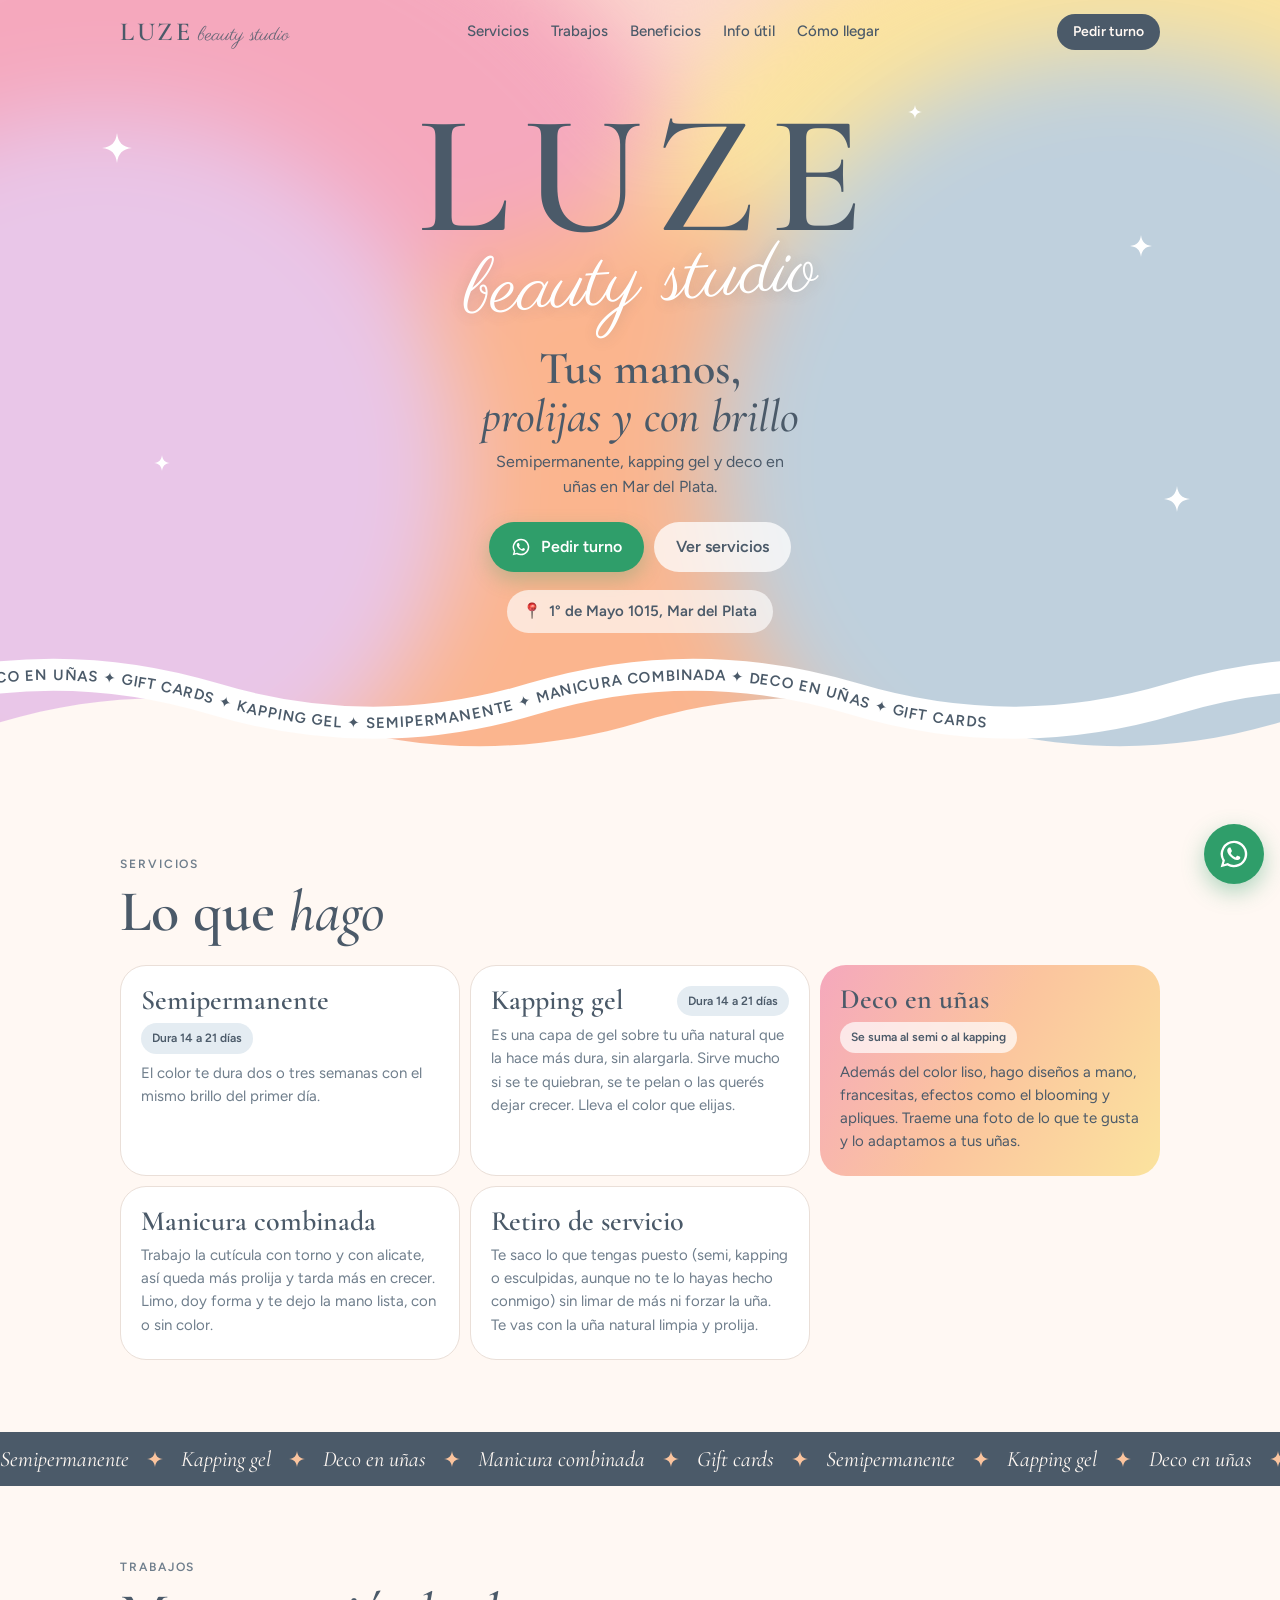
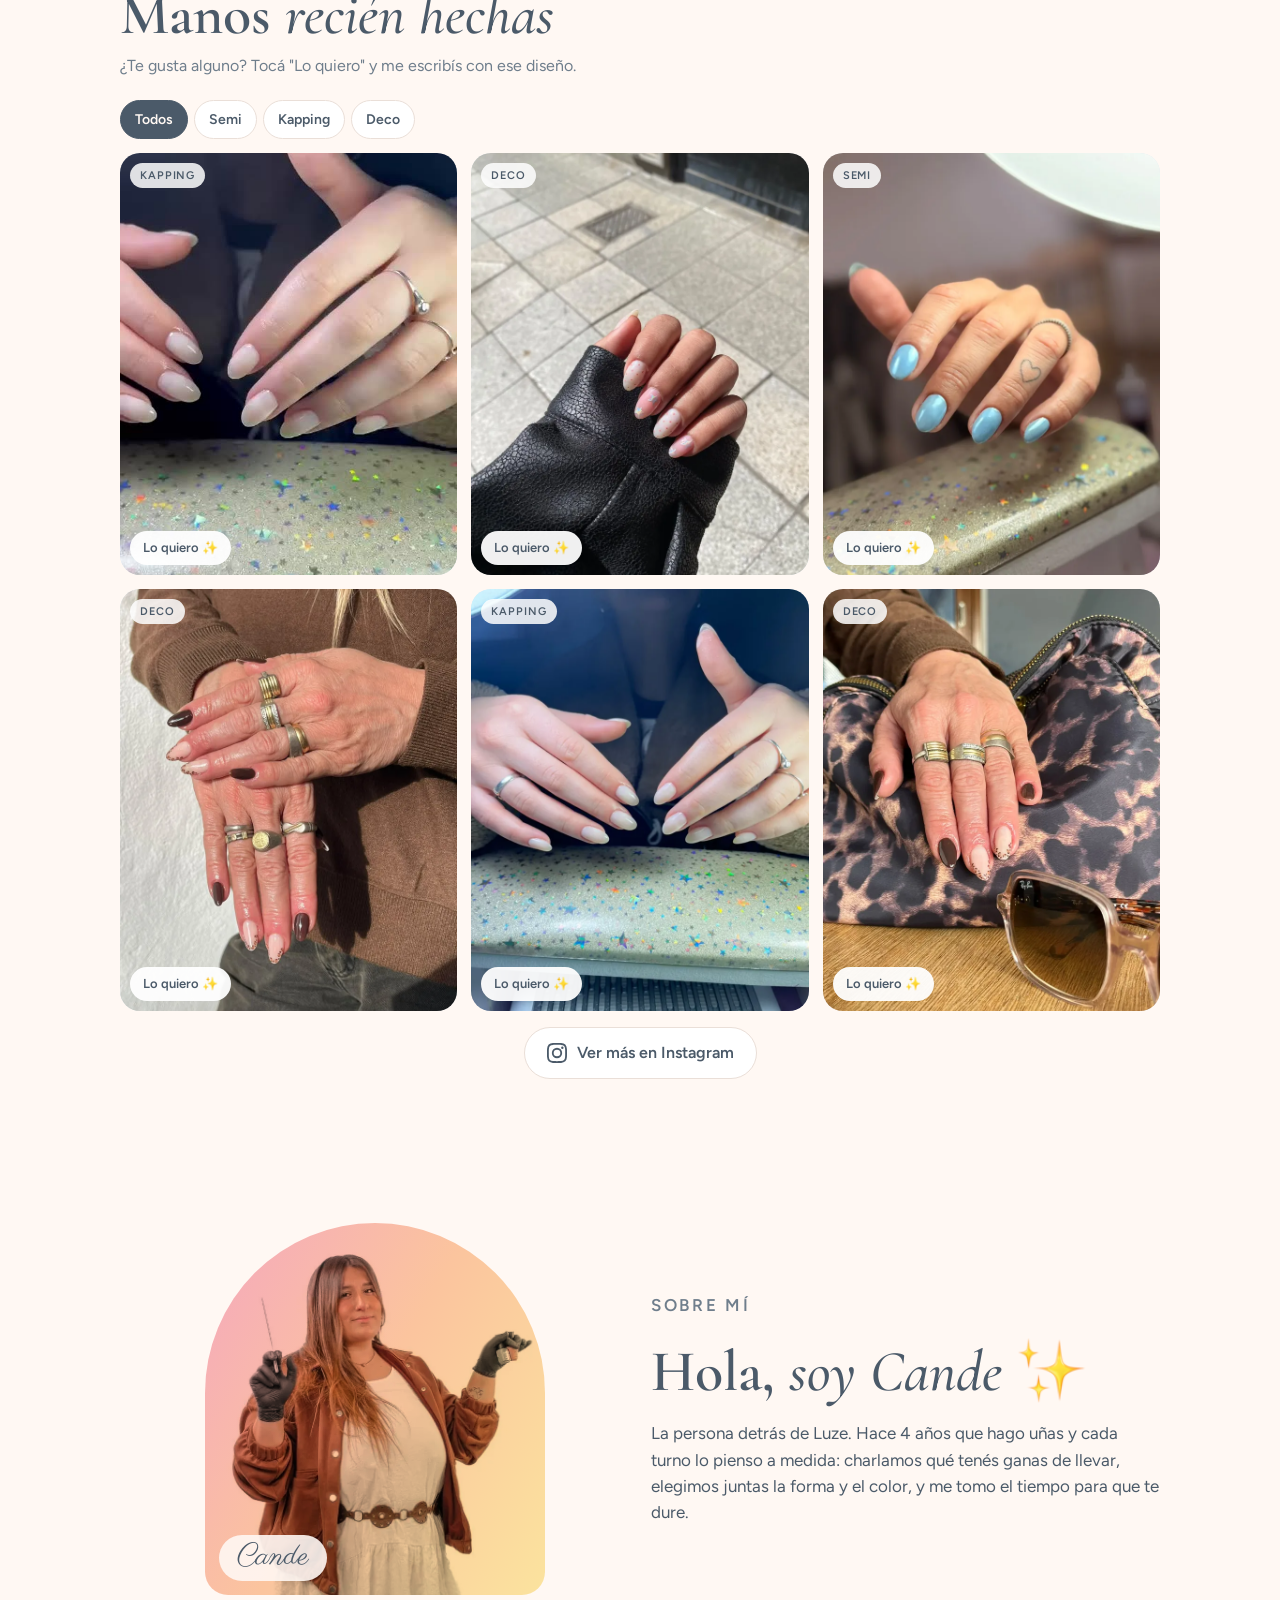
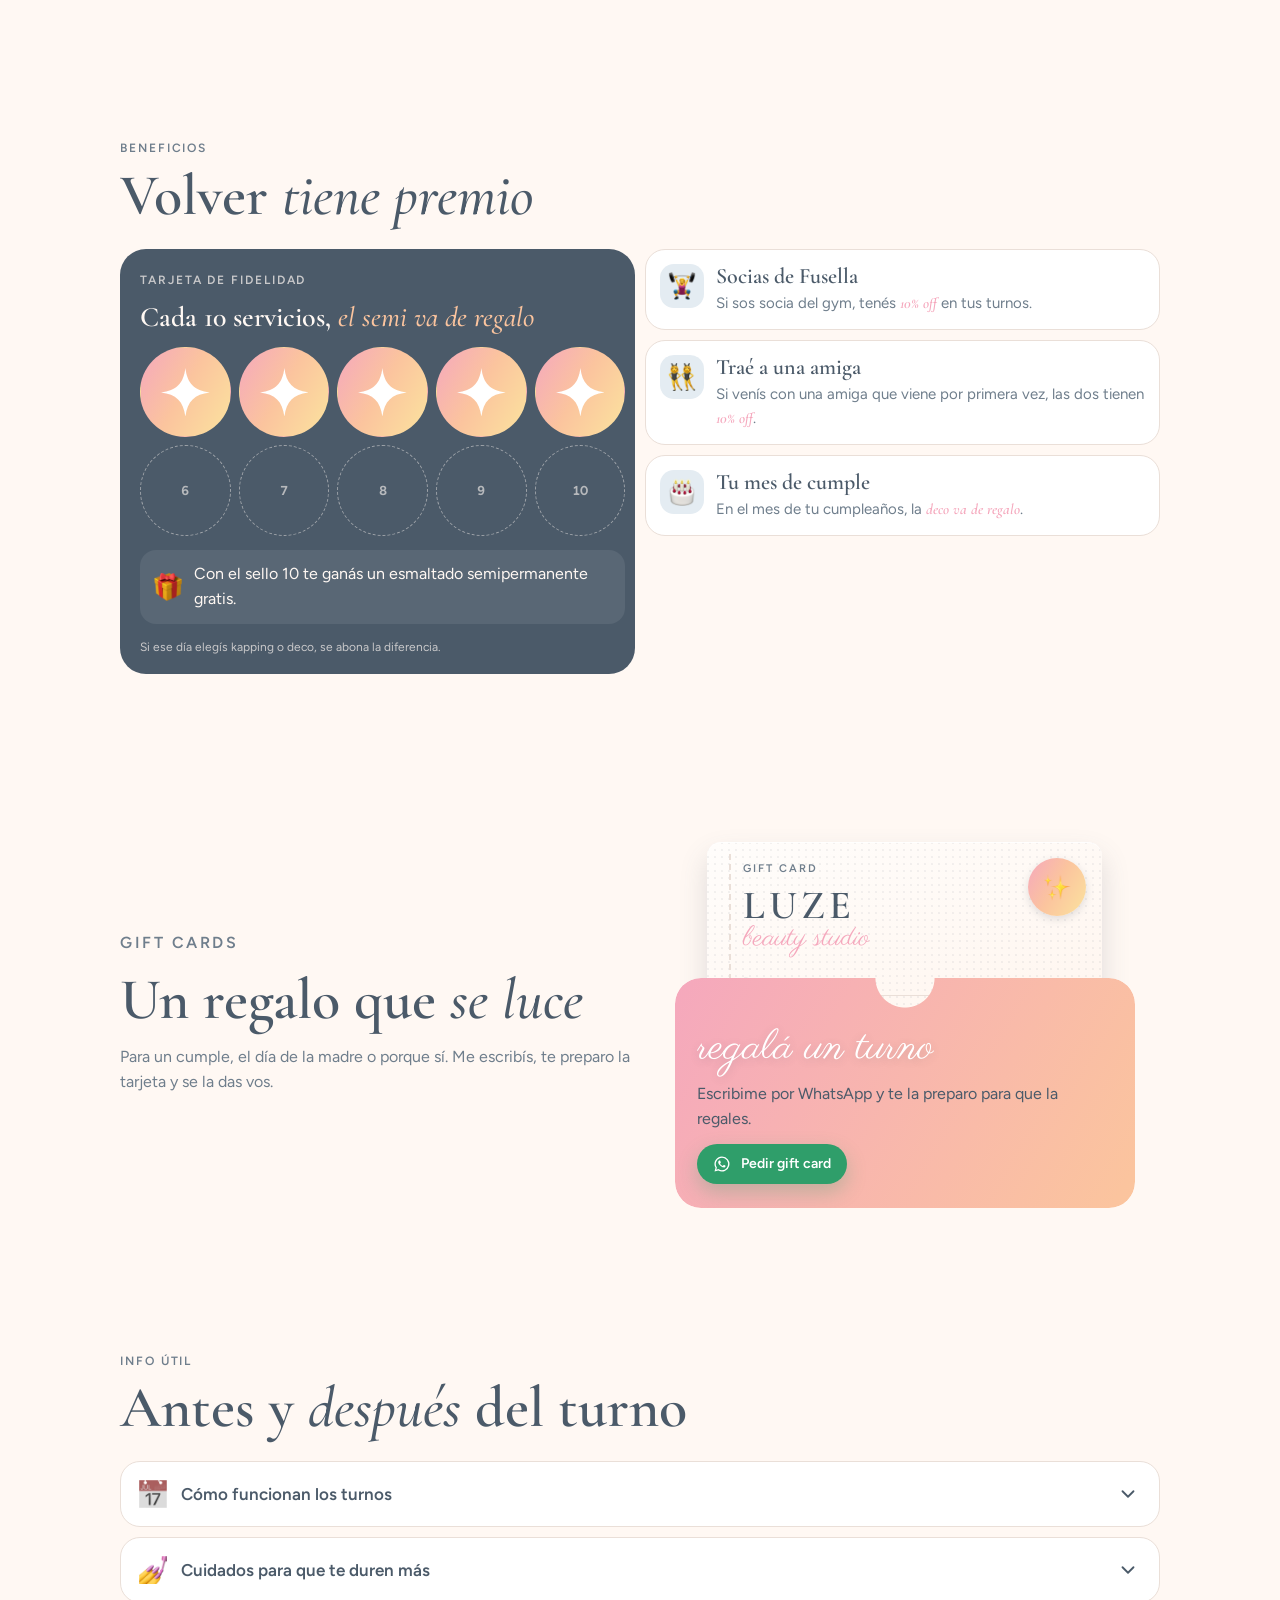
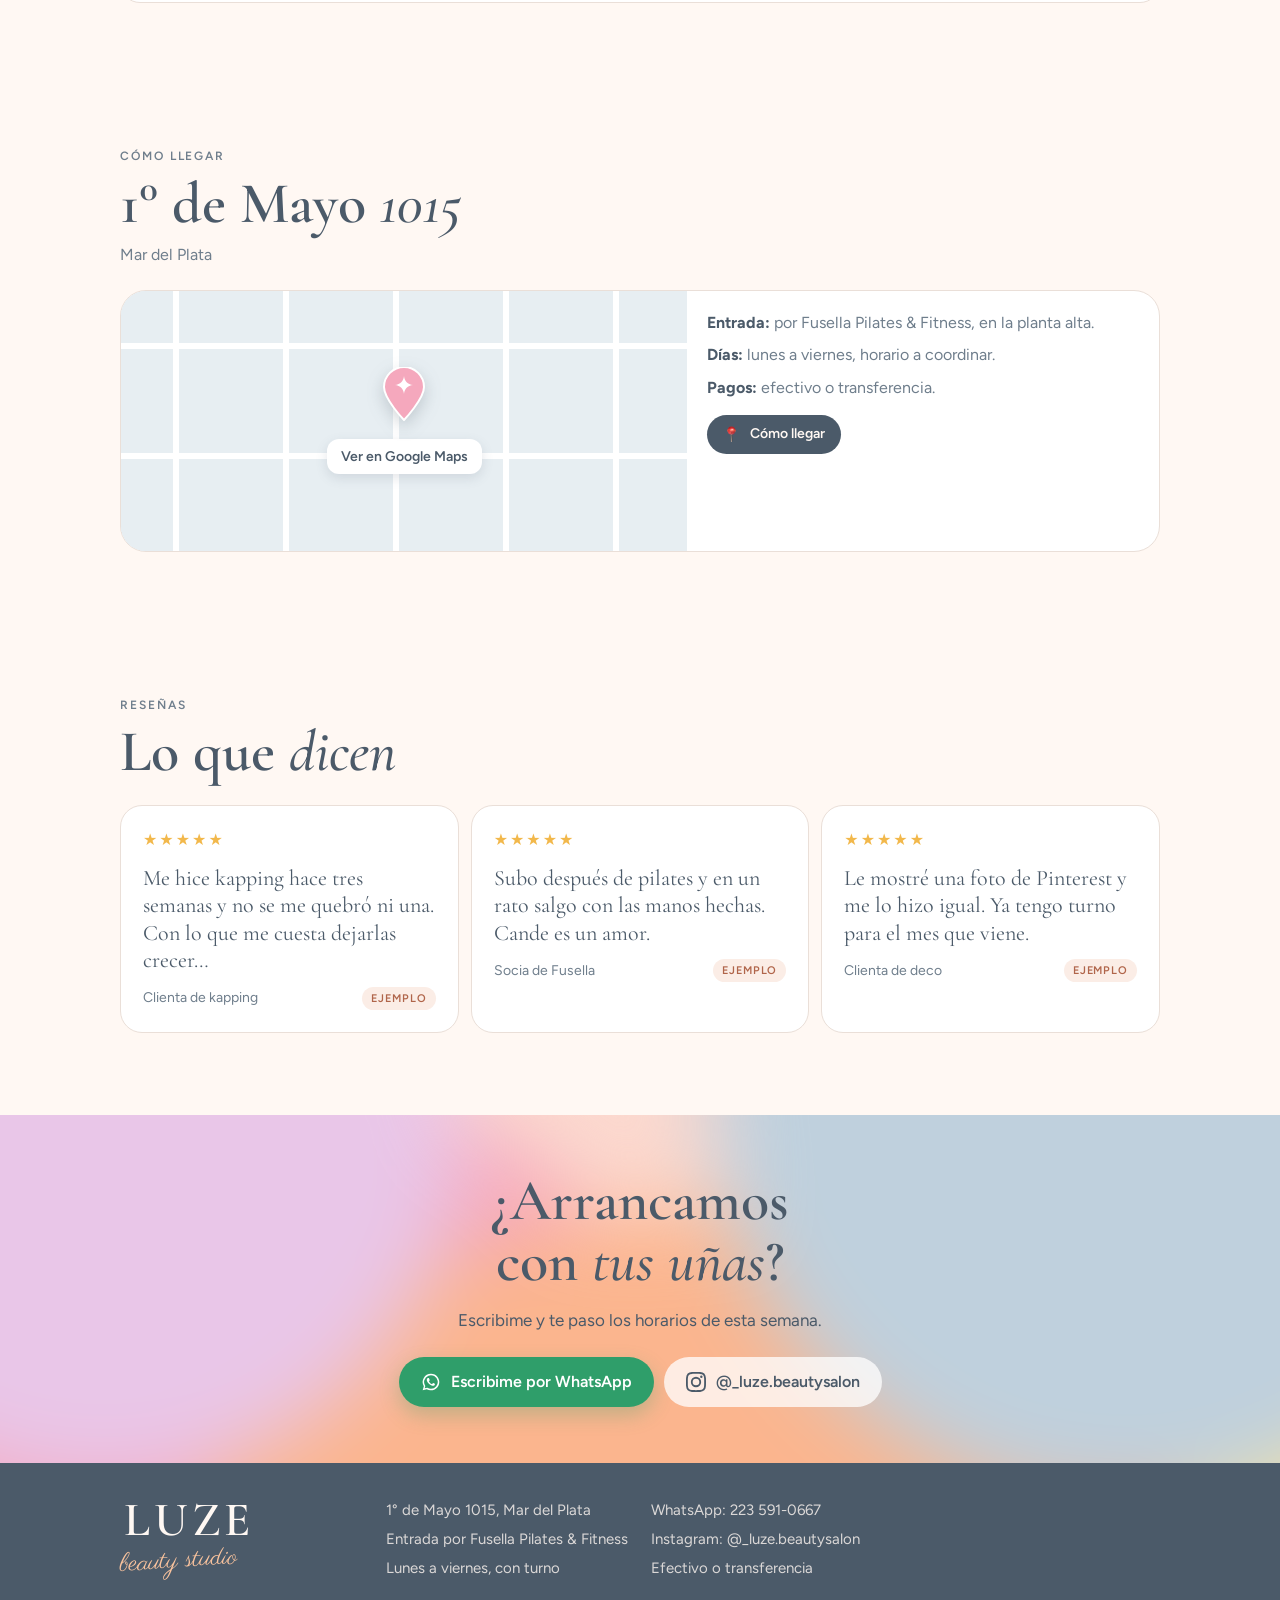
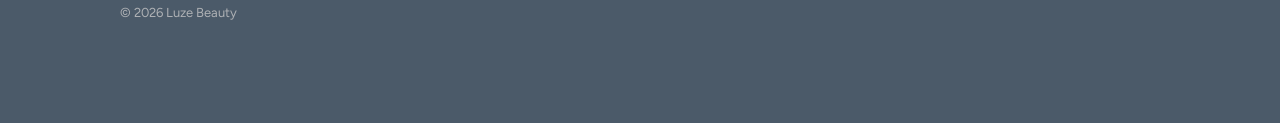
==== commit 44418094: "Web: versión más corta y optimizada para celular - Cinta ondulada sin deformarse en pantallas chicas" ====
--- a/index.html
+++ b/index.html
@@ -56,7 +56,7 @@
       <a href="#servicios">Servicios</a>
       <a href="#trabajos">Trabajos</a>
       <a href="#beneficios">Beneficios</a>
-      <a href="#turnos">Turnos</a>
+      <a href="#turnos">Info útil</a>
       <a href="#llegar">Cómo llegar</a>
     </nav>
     <a class="btn btn-tinta btn-chico" href="https://wa.me/5492235910667?text=Hola%20Cande%21%20Quiero%20sacar%20un%20turno%20%E2%9C%A8" target="_blank" rel="noopener">Pedir turno</a>
@@ -79,63 +79,59 @@
         <span class="sub">beauty studio</span>
       </div>
       <h1>Tus manos, <em>prolijas y con brillo</em></h1>
-      <p class="bajada">Semipermanente, kapping gel y deco en uñas. Te atiendo de lunes a viernes, con turno.</p>
+      <p class="bajada">Semipermanente, kapping gel y deco en uñas en Mar del Plata.</p>
       <div class="acciones">
         <a class="btn btn-wa" href="https://wa.me/5492235910667?text=Hola%20Cande%21%20Quiero%20sacar%20un%20turno%20%E2%9C%A8" target="_blank" rel="noopener"><svg><use href="#wa"/></svg>Pedir turno</a>
         <a class="btn btn-claro" href="#servicios">Ver servicios</a>
       </div>
-      <p class="ubicacion-chip"><img class="emo" src="assets/emoji/1f4cd.png" alt="">Planta alta de Fusella · Mar del Plata</p>
-    </div>
-
-    <svg class="cinta" viewBox="0 0 1200 160" preserveAspectRatio="none" aria-hidden="true">
-      <path d="M0 160 L0 106 C 150 50, 300 50, 450 100 S 750 160, 900 90 S 1120 50, 1200 80 L1200 160 Z" fill="#FFF8F3"/>
-      <path id="curva" d="M-40 80 C 150 20, 300 20, 450 72 S 750 130, 900 60 S 1120 18, 1260 50" fill="none" stroke="#FFFFFF" stroke-width="34" stroke-linecap="round"/>
+      <a class="ubicacion-chip" href="#llegar"><img class="emo" src="assets/emoji/1f4cd.png" alt="">1° de Mayo 1015, Mar del Plata</a>
+    </div>
+
+    <svg class="cinta" viewBox="0 0 1200 150" preserveAspectRatio="xMidYMax slice" aria-hidden="true">
+      <path d="M0 150 V92 C100 62 200 62 300 92 S500 122 600 92 S800 62 900 92 S1100 122 1200 92 V150 Z" fill="#FFF8F3"/>
+      <path id="curva" d="M-100 70 C0 40 100 40 200 70 S400 100 500 70 S700 40 800 70 S1000 100 1100 70 S1300 40 1400 70" fill="none" stroke="#FFFFFF" stroke-width="30" stroke-linecap="round"/>
       <text dy="5">
         <textPath href="#curva" startOffset="0">
-          <animate attributeName="startOffset" from="-1400" to="0" dur="26s" repeatCount="indefinite"/>
+          <animate attributeName="startOffset" from="-1300" to="0" dur="30s" repeatCount="indefinite"/>
           ✦ Kapping gel ✦ Semipermanente ✦ Manicura combinada ✦ Deco en uñas ✦ Gift cards ✦ Kapping gel ✦ Semipermanente ✦ Manicura combinada ✦ Deco en uñas ✦ Gift cards ✦ Kapping gel ✦ Semipermanente ✦ Manicura combinada ✦ Deco en uñas ✦ Gift cards
         </textPath>
       </text>
     </svg>
   </section>
 
+
   <!-- ============ SERVICIOS ============ -->
   <section class="seccion" id="servicios">
     <div class="wrap">
       <div class="cabecera aparece">
         <p class="eyebrow">Servicios</p>
         <h2>Lo que <em>hago</em></h2>
-        <p>Tocá "Pedir turno" en el que te interese y me llega tu mensaje por WhatsApp.</p>
-      </div>
+              </div>
       <div class="servicios">
         <article class="servicio aparece">
           <div class="arriba"><h3>Semipermanente</h3><span class="chip">Dura 14 a 21 días</span></div>
           <p>El color te dura dos o tres semanas con el mismo brillo del primer día.</p>
-          <a class="btn btn-wa btn-chico" href="https://wa.me/5492235910667?text=Hola%20Cande%21%20Quiero%20un%20turno%20para%20semipermanente%20%E2%9C%A8" target="_blank" rel="noopener"><svg><use href="#wa"/></svg>Pedir turno</a>
         </article>
         <article class="servicio aparece">
           <div class="arriba"><h3>Kapping gel</h3><span class="chip">Dura 14 a 21 días</span></div>
           <p>Es una capa de gel sobre tu uña natural que la hace más dura, sin alargarla. Sirve mucho si se te quiebran, se te pelan o las querés dejar crecer. Lleva el color que elijas.</p>
-          <a class="btn btn-wa btn-chico" href="https://wa.me/5492235910667?text=Hola%20Cande%21%20Quiero%20un%20turno%20para%20kapping%20gel%20%E2%9C%A8" target="_blank" rel="noopener"><svg><use href="#wa"/></svg>Pedir turno</a>
         </article>
         <article class="servicio destacado aparece">
           <div class="arriba"><h3>Deco en uñas</h3><span class="chip">Se suma al semi o al kapping</span></div>
           <p>Además del color liso, hago diseños a mano, francesitas, efectos como el blooming y apliques. Traeme una foto de lo que te gusta y lo adaptamos a tus uñas.</p>
-          <a class="btn btn-wa btn-chico" href="https://wa.me/5492235910667?text=Hola%20Cande%21%20Quiero%20un%20turno%20con%20deco%20en%20u%C3%B1as%20%E2%9C%A8" target="_blank" rel="noopener"><svg><use href="#wa"/></svg>Pedir turno</a>
         </article>
         <article class="servicio aparece">
           <div class="arriba"><h3>Manicura combinada</h3></div>
           <p>Trabajo la cutícula con torno y con alicate, así queda más prolija y tarda más en crecer. Limo, doy forma y te dejo la mano lista, con o sin color.</p>
-          <a class="btn btn-wa btn-chico" href="https://wa.me/5492235910667?text=Hola%20Cande%21%20Quiero%20un%20turno%20para%20manicura%20combinada%20%E2%9C%A8" target="_blank" rel="noopener"><svg><use href="#wa"/></svg>Pedir turno</a>
         </article>
         <article class="servicio aparece">
           <div class="arriba"><h3>Retiro de servicio</h3></div>
           <p>Te saco lo que tengas puesto (semi, kapping o esculpidas, aunque no te lo hayas hecho conmigo) sin limar de más ni forzar la uña. Te vas con la uña natural limpia y prolija.</p>
-          <a class="btn btn-wa btn-chico" href="https://wa.me/5492235910667?text=Hola%20Cande%21%20Quiero%20un%20turno%20para%20retiro%20de%20servicio%20%E2%9C%A8" target="_blank" rel="noopener"><svg><use href="#wa"/></svg>Pedir turno</a>
-        </article>
-      </div>
-    </div>
-  </section>
+        </article>
+      </div>
+    </div>
+  </section>
+
 
   <!-- ============ BANDA ============ -->
   <div class="banda" aria-hidden="true">
@@ -145,13 +141,14 @@
     </div>
   </div>
 
+
   <!-- ============ TRABAJOS ============ -->
   <section class="seccion" id="trabajos">
     <div class="wrap">
       <div class="cabecera aparece">
         <p class="eyebrow">Trabajos</p>
         <h2>Manos <em>recién hechas</em></h2>
-        <p>Si ves algo que te gusta, tocá "Lo quiero" y te lo hago igual o parecido.</p>
+        <p>¿Te gusta alguno? Tocá "Lo quiero" y me escribís con ese diseño.</p>
       </div>
       <div class="filtros" role="group" aria-label="Filtrar trabajos">
         <button type="button" class="filtro" aria-pressed="true" data-filtro="todos">Todos</button>
@@ -160,7 +157,7 @@
         <button type="button" class="filtro" aria-pressed="false" data-filtro="deco">Deco</button>
       </div>
       <div class="galeria">
-        <div class="trabajo alto" data-tipo="kapping">
+        <div class="trabajo" data-tipo="kapping">
           <video src="assets/video/kapping-nude.mp4" poster="assets/video/kapping-nude-poster.jpg" autoplay muted loop playsinline preload="metadata" aria-label="Video de uñas almendradas en nude lechoso"></video>
           <span class="tipo">Kapping</span>
           <a href="https://wa.me/5492235910667?text=Hola%20Cande%21%20Vi%20el%20kapping%20nude%20lechoso%20en%20la%20web%20y%20quiero%20algo%20as%C3%AD%20%E2%9C%A8" target="_blank" rel="noopener">Lo quiero ✨</a>
@@ -185,6 +182,11 @@
           <span class="tipo">Kapping</span>
           <a href="https://wa.me/5492235910667?text=Hola%20Cande%21%20Vi%20el%20kapping%20nude%20lechoso%20en%20la%20web%20y%20quiero%20algo%20as%C3%AD%20%E2%9C%A8" target="_blank" rel="noopener">Lo quiero ✨</a>
         </div>
+        <div class="trabajo" data-tipo="deco">
+          <img src="assets/img/trabajo-deco-animal-print-2.webp" alt="Mano con anillos y uñas chocolate con francesita animal print" loading="lazy" style="object-position:50% 60%">
+          <span class="tipo">Deco</span>
+          <a href="https://wa.me/5492235910667?text=Hola%20Cande%21%20Vi%20la%20deco%20chocolate%20con%20animal%20print%20en%20la%20web%20y%20quiero%20algo%20as%C3%AD%20%E2%9C%A8" target="_blank" rel="noopener">Lo quiero ✨</a>
+        </div>
       </div>
       <div class="mas-ig">
         <a class="btn btn-claro" style="background:var(--blanco);border:1px solid var(--linea)" href="https://www.instagram.com/_luze.beautysalon/" target="_blank" rel="noopener"><svg><use href="#ig"/></svg>Ver más en Instagram</a>
@@ -192,8 +194,9 @@
     </div>
   </section>
 
+
   <!-- ============ SOBRE MI ============ -->
-  <section class="seccion" id="sobre-mi" style="padding-top:24px">
+  <section class="seccion" id="sobre-mi">
     <div class="wrap sobre">
       <div class="foto-cande aparece">
         <img src="assets/img/cande.webp" alt="Cande con guantes negros, un alicate y un esmalte en las manos" loading="lazy">
@@ -202,34 +205,14 @@
       <div class="texto aparece">
         <p class="eyebrow">Sobre mí</p>
         <h2>Hola, <em>soy Cande</em> <img class="emo" src="assets/emoji/2728.png" alt="✨"></h2>
-        <p>Hace 4 años que hago uñas. Atiendo en la planta alta de Fusella Pilates &amp; Fitness, así que si entrenás ahí, terminás la clase y subís al turno.</p>
-        <p>Me gusta que te vayas mirándote las manos. Por eso me tomo el tiempo de dejar la cutícula prolija, la forma pareja y el color como lo querías.</p>
-        <div class="datos">
-          <span>4 años haciendo uñas</span>
-          <span>Lunes a viernes</span>
-          <span>Efectivo o transferencia</span>
-        </div>
-      </div>
-    </div>
-  </section>
-
-  <!-- ============ RESEÑAS ============ -->
-  <section class="seccion" id="resenas" style="padding-top:24px">
-    <div class="wrap">
-      <div class="cabecera aparece">
-        <p class="eyebrow">Reseñas</p>
-        <h2>Lo que <em>dicen</em></h2>
-      </div>
-      <div class="resenas">
-        <figure class="resena" style="margin:0"><span class="estrellas" aria-label="5 de 5">★★★★★</span><blockquote>Me hice kapping hace tres semanas y no se me quebró ni una. Con lo que me cuesta dejarlas crecer…</blockquote><figcaption class="quien"><span>Clienta de kapping</span><span class="etiqueta-ejemplo">Ejemplo</span></figcaption></figure>
-        <figure class="resena" style="margin:0"><span class="estrellas" aria-label="5 de 5">★★★★★</span><blockquote>Subo después de pilates y en un rato salgo con las manos hechas. Cande es un amor.</blockquote><figcaption class="quien"><span>Socia de Fusella</span><span class="etiqueta-ejemplo">Ejemplo</span></figcaption></figure>
-        <figure class="resena" style="margin:0"><span class="estrellas" aria-label="5 de 5">★★★★★</span><blockquote>Le mostré una foto de Pinterest y me lo hizo igual. Ya tengo turno para el mes que viene.</blockquote><figcaption class="quien"><span>Clienta de deco</span><span class="etiqueta-ejemplo">Ejemplo</span></figcaption></figure>
-      </div>
-    </div>
-  </section>
+        <p>La persona detrás de Luze. Hace 4 años que hago uñas y cada turno lo pienso a medida: charlamos qué tenés ganas de llevar, elegimos juntas la forma y el color, y me tomo el tiempo para que te dure.</p>
+      </div>
+    </div>
+  </section>
+
 
   <!-- ============ BENEFICIOS ============ -->
-  <section class="seccion" id="beneficios" style="padding-top:24px">
+  <section class="seccion" id="beneficios">
     <div class="wrap">
       <div class="cabecera aparece">
         <p class="eyebrow">Beneficios</p>
@@ -263,8 +246,9 @@
     </div>
   </section>
 
+
   <!-- ============ GIFT CARD ============ -->
-  <section class="seccion" id="gift-cards" style="padding-top:24px">
+  <section class="seccion" id="gift-cards">
     <div class="wrap gift-zona">
       <div class="gift-texto aparece">
         <p class="eyebrow">Gift cards</p>
@@ -288,56 +272,58 @@
     </div>
   </section>
 
-  <!-- ============ CUIDADOS ============ -->
-  <section class="seccion" id="cuidados" style="padding-top:24px">
-    <div class="wrap">
-      <div class="cabecera aparece">
-        <p class="eyebrow">Cuidados</p>
-        <h2>Para que <em>te duren más</em></h2>
-      </div>
-      <ul class="cuidados">
-        <li class="aparece"><img class="emo" src="assets/emoji/1f9e4.png" alt=""><div><b>Guantes para limpiar</b><span>La lavandina y el detergente son lo que más rápido gasta el esmalte.</span></div></li>
-        <li class="aparece"><img class="emo" src="assets/emoji/1f6ab.png" alt=""><div><b>Las uñas no son herramientas</b><span>Nada de abrir latas o despegar etiquetas con ellas. Ahí es donde se levantan.</span></div></li>
-        <li class="aparece"><img class="emo" src="assets/emoji/1f4a7.png" alt=""><div><b>Aceite de cutícula</b><span>Una gotita por día, antes de dormir. La cutícula hidratada crece más prolija.</span></div></li>
-        <li class="aparece"><img class="emo" src="assets/emoji/1f4c5.png" alt=""><div><b>Volvé a los 14–21 días</b><span>Si pasa más tiempo, la uña crece, el peso queda en la punta y ahí se quiebran.</span></div></li>
-      </ul>
-    </div>
-  </section>
-
-  <!-- ============ TURNOS ============ -->
-  <section class="seccion" id="turnos" style="padding-top:24px">
-    <div class="wrap">
-      <div class="turnos aparece">
-        <p class="eyebrow">Antes de reservar</p>
-        <h2 style="font-size:clamp(34px,8vw,48px)">Cómo funcionan <em>los turnos</em></h2>
-        <dl>
-          <div><dt>Cómo reservar</dt><dd>Escribime por WhatsApp con el servicio que querés y te paso los horarios libres de la semana.</dd></div>
-          <div><dt>Seña</dt><dd>Para confirmar el turno te pido una seña por transferencia, que después se descuenta del total.</dd></div>
-          <div><dt>Llegada</dt><dd>Te espero hasta 10 minutos. Si llegás más tarde, puede que tengamos que hacer un servicio más corto o pasar el turno.</dd></div>
-          <div><dt>Cambios y cancelaciones</dt><dd>Avisame con 24 horas de anticipación y reprogramamos sin problema. Si cancelás con menos tiempo, la seña no se devuelve.</dd></div>
-          <div><dt>Si venís con trabajo de otro lado</dt><dd>Avisame al reservar, así sumo el retiro y calculo bien el tiempo.</dd></div>
-          <div><dt>Arreglos</dt><dd>Si se te sale o se te quiebra una uña en los primeros 5 días, escribime y te la arreglo sin cargo.</dd></div>
-        </dl>
+
+  <!-- ============ INFO UTIL ============ -->
+  <section class="seccion" id="turnos">
+    <div class="wrap">
+      <div class="cabecera aparece">
+        <p class="eyebrow">Info útil</p>
+        <h2>Antes y <em>después</em> del turno</h2>
+      </div>
+      <div class="acordeones aparece">
+        <details class="acordeon">
+          <summary><img class="emo" src="assets/emoji/1f4c5.png" alt=""><span>Cómo funcionan los turnos</span><svg class="flecha" viewBox="0 0 24 24" aria-hidden="true"><path d="M6 9l6 6 6-6" fill="none" stroke="currentColor" stroke-width="2" stroke-linecap="round" stroke-linejoin="round"/></svg></summary>
+          <dl>
+            <div><dt>Cómo reservar</dt><dd>Escribime por WhatsApp con el servicio que querés y te paso los horarios libres de la semana.</dd></div>
+            <div><dt>Seña</dt><dd>Para confirmar el turno te pido una seña por transferencia, que después se descuenta del total.</dd></div>
+            <div><dt>Llegada</dt><dd>Te espero hasta 10 minutos. Si llegás más tarde, puede que tengamos que hacer un servicio más corto o pasar el turno.</dd></div>
+            <div><dt>Cambios y cancelaciones</dt><dd>Avisame con 24 horas de anticipación y reprogramamos sin problema. Si cancelás con menos tiempo, la seña no se devuelve.</dd></div>
+            <div><dt>Si venís con trabajo de otro lado</dt><dd>Avisame al reservar, así sumo el retiro y calculo bien el tiempo.</dd></div>
+            <div><dt>Arreglos</dt><dd>Si se te sale o se te quiebra una uña en los primeros 5 días, escribime y te la arreglo sin cargo.</dd></div>
+          </dl>
+        </details>
+        <details class="acordeon" id="cuidados">
+          <summary><img class="emo" src="assets/emoji/1f485.png" alt=""><span>Cuidados para que te duren más</span><svg class="flecha" viewBox="0 0 24 24" aria-hidden="true"><path d="M6 9l6 6 6-6" fill="none" stroke="currentColor" stroke-width="2" stroke-linecap="round" stroke-linejoin="round"/></svg></summary>
+          <dl>
+            <div><dt>Guantes para limpiar</dt><dd>La lavandina y el detergente son lo que más rápido gasta el esmalte.</dd></div>
+            <div><dt>Las uñas no son herramientas</dt><dd>Nada de abrir latas o despegar etiquetas con ellas. Ahí es donde se levantan.</dd></div>
+            <div><dt>Aceite de cutícula</dt><dd>Una gotita por día, antes de dormir. La cutícula hidratada crece más prolija.</dd></div>
+            <div><dt>Volvé a los 14–21 días</dt><dd>Si pasa más tiempo, la uña crece, el peso queda en la punta y ahí se quiebran.</dd></div>
+          </dl>
+        </details>
       </div>
     </div>
   </section>
 
   <!-- ============ COMO LLEGAR ============ -->
-  <section class="seccion" id="llegar" style="padding-top:24px">
+  <section class="seccion" id="llegar">
     <div class="wrap">
       <div class="cabecera aparece">
         <p class="eyebrow">Cómo llegar</p>
-        <h2>Arriba de <em>Fusella</em></h2>
+        <h2>1° de Mayo <em>1015</em></h2>
+        <p>Mar del Plata</p>
       </div>
       <div class="llegar aparece">
         <div class="mapa">
-          <div class="mapa-respaldo" aria-hidden="true"><img class="emo" src="assets/emoji/1f4cd.png" alt="">1° de Mayo 1015, Mar del Plata</div>
+          <a class="mapa-respaldo" href="https://www.google.com/maps/search/?api=1&amp;query=1%C2%B0%20de%20Mayo%201015%2C%20Mar%20del%20Plata" target="_blank" rel="noopener">
+            <span class="pin-dibujo" aria-hidden="true"><svg viewBox="0 0 44 54"><path d="M22 53C22 53 42 32 42 20A20 20 0 0 0 2 20C2 32 22 53 22 53Z" fill="#F5A8BD" stroke="#fff" stroke-width="2"/><path d="M22 9C22.6 14.4 25.6 17.4 31 18 25.6 18.6 22.6 21.6 22 27 21.4 21.6 18.4 18.6 13 18 18.4 17.4 21.4 14.4 22 9Z" fill="#fff"/></svg></span>
+            <span class="mapa-etiqueta">Ver en Google Maps</span>
+          </a>
           <iframe title="Mapa: 1° de Mayo 1015, Mar del Plata" src="https://www.google.com/maps?q=1%C2%B0%20de%20Mayo%201015%2C%20Mar%20del%20Plata%2C%20Buenos%20Aires&amp;output=embed" loading="lazy" referrerpolicy="no-referrer-when-downgrade"></iframe>
         </div>
         <div class="llegar-info">
-          <h3>1° de Mayo 1015, Mar del Plata</h3>
           <ul>
-            <li><b>Entrada:</b> por Fusella Pilates &amp; Fitness. Subís a la planta alta.</li>
+            <li><b>Entrada:</b> por Fusella Pilates &amp; Fitness, en la planta alta.</li>
             <li><b>Días:</b> lunes a viernes, horario a coordinar.</li>
             <li><b>Pagos:</b> efectivo o transferencia.</li>
           </ul>
@@ -346,6 +332,23 @@
       </div>
     </div>
   </section>
+
+
+  <!-- ============ RESEÑAS ============ -->
+  <section class="seccion" id="resenas">
+    <div class="wrap">
+      <div class="cabecera aparece">
+        <p class="eyebrow">Reseñas</p>
+        <h2>Lo que <em>dicen</em></h2>
+      </div>
+      <div class="resenas">
+        <figure class="resena" style="margin:0"><span class="estrellas" aria-label="5 de 5">★★★★★</span><blockquote>Me hice kapping hace tres semanas y no se me quebró ni una. Con lo que me cuesta dejarlas crecer…</blockquote><figcaption class="quien"><span>Clienta de kapping</span><span class="etiqueta-ejemplo">Ejemplo</span></figcaption></figure>
+        <figure class="resena" style="margin:0"><span class="estrellas" aria-label="5 de 5">★★★★★</span><blockquote>Subo después de pilates y en un rato salgo con las manos hechas. Cande es un amor.</blockquote><figcaption class="quien"><span>Socia de Fusella</span><span class="etiqueta-ejemplo">Ejemplo</span></figcaption></figure>
+        <figure class="resena" style="margin:0"><span class="estrellas" aria-label="5 de 5">★★★★★</span><blockquote>Le mostré una foto de Pinterest y me lo hizo igual. Ya tengo turno para el mes que viene.</blockquote><figcaption class="quien"><span>Clienta de deco</span><span class="etiqueta-ejemplo">Ejemplo</span></figcaption></figure>
+      </div>
+    </div>
+  </section>
+
 
   <!-- ============ CIERRE ============ -->
   <section class="final">
@@ -369,7 +372,7 @@
     </div>
     <ul>
       <li>1° de Mayo 1015, Mar del Plata</li>
-      <li>Planta alta de Fusella Pilates &amp; Fitness</li>
+      <li>Entrada por Fusella Pilates &amp; Fitness</li>
       <li>Lunes a viernes, con turno</li>
     </ul>
     <ul>
--- a/css/styles.css
+++ b/css/styles.css
@@ -47,14 +47,15 @@
 a { color: inherit; }
 p { margin: 0; }
 h1, h2, h3 { font-family: var(--serif); font-weight: 600; line-height: 1.05; margin: 0; text-wrap: balance; }
-h2 { font-size: clamp(38px, 9vw, 60px); }
+h2 { font-size: clamp(34px, 8.6vw, 58px); }
 h1 em, h2 em, h3 em { font-style: italic; font-weight: 500; }
 
 .wrap { max-width: 1080px; margin: 0 auto; padding-inline: 20px; }
-.seccion { padding-block: 64px; }
+.seccion { padding-block: 44px; }
+@media (min-width: 860px) { .seccion { padding-block: 72px; } }
 .eyebrow { font-size: 12px; letter-spacing: .16em; text-transform: uppercase; font-weight: 600; color: var(--tinta-suave); }
-.cabecera { display: grid; gap: 12px; margin-bottom: 30px; max-width: 60ch; }
-.cabecera p:not(.eyebrow) { color: var(--tinta-suave); font-size: 17px; }
+.cabecera { display: grid; gap: 8px; margin-bottom: 22px; max-width: 60ch; }
+.cabecera p:not(.eyebrow) { color: var(--tinta-suave); font-size: 16px; }
 
 .emo { width: 1.2em; height: 1.2em; display: inline-block; vertical-align: -.25em; }
 
@@ -62,6 +63,7 @@
 
 /* ---------- Botones ---------- */
 .btn {
+  white-space: nowrap;
   display: inline-flex; align-items: center; justify-content: center; gap: 10px;
   font: 600 16px/1 var(--sans); text-decoration: none; border-radius: 99px;
   padding: 15px 22px; border: 0; cursor: pointer;
@@ -84,7 +86,7 @@
 }
 .barra.con-fondo { background: rgba(255,248,243,.9); backdrop-filter: blur(12px); -webkit-backdrop-filter: blur(12px); box-shadow: 0 1px 0 var(--linea); }
 .barra-in { height: var(--barra); display: flex; align-items: center; justify-content: space-between; gap: 12px; }
-.marca-chica { text-decoration: none; display: inline-flex; align-items: baseline; gap: 6px; }
+.marca-chica { text-decoration: none; display: inline-flex; align-items: baseline; gap: 6px; white-space: nowrap; }
 .marca-chica b { font-family: var(--serif); font-weight: 600; font-size: 26px; letter-spacing: .1em; }
 .marca-chica span { font-family: var(--script); font-size: 20px; color: var(--tinta); opacity: .85; }
 .barra nav { display: none; gap: 22px; font-size: 15px; font-weight: 500; }
@@ -96,7 +98,7 @@
 .hero {
   position: relative; overflow: hidden; isolation: isolate; text-align: center;
   background: #FCD9CF;
-  padding-block: calc(var(--barra) + 48px + env(safe-area-inset-top, 0px)) 170px;
+  padding-block: calc(var(--barra) + 36px + env(safe-area-inset-top, 0px)) 150px;
 }
 .malla { position: absolute; inset: -20%; z-index: -1; filter: blur(46px); }
 .malla span { position: absolute; width: 62%; aspect-ratio: 1; border-radius: 50%; }
@@ -117,66 +119,63 @@
 .logo { display: inline-grid; justify-items: center; }
 .logo .luze { font-family: var(--serif); font-weight: 600; letter-spacing: .08em; line-height: .9; padding-left: .08em; }
 .logo .sub { font-family: var(--script); line-height: 1; transform: rotate(-4deg); }
-.hero .logo .luze { font-size: clamp(84px, 25vw, 170px); }
+.hero .logo .luze { font-size: clamp(78px, 24vw, 170px); }
 .hero .logo .sub { font-size: clamp(42px, 12vw, 78px); color: var(--blanco); margin-top: -.12em; text-shadow: 0 2px 14px rgba(75,90,105,.2); }
-.hero h1 { font-size: clamp(30px, 7.4vw, 46px); max-width: 17ch; margin: 26px auto 0; }
-.hero .bajada { max-width: 34ch; margin: 14px auto 0; font-size: 17px; }
-.hero .acciones { display: flex; flex-wrap: wrap; gap: 10px; justify-content: center; margin-top: 26px; }
-.ubicacion-chip { display: inline-flex; align-items: center; gap: 8px; margin-top: 22px; background: rgba(255,255,255,.6); border-radius: 99px; padding: 8px 14px; font-size: 14px; font-weight: 500; }
-
-.cinta { position: absolute; left: 0; right: 0; bottom: -1px; width: 100%; height: 160px; }
-.cinta text { font-family: var(--sans); font-weight: 600; font-size: 15px; letter-spacing: .06em; fill: var(--tinta); text-transform: uppercase; }
+.hero h1 { font-size: clamp(30px, 7.6vw, 46px); max-width: 17ch; margin: 22px auto 0; }
+.hero .bajada { max-width: 30ch; margin: 10px auto 0; font-size: 16px; }
+.hero .acciones { display: flex; flex-wrap: wrap; gap: 10px; justify-content: center; margin-top: 22px; }
+.ubicacion-chip { display: inline-flex; align-items: center; gap: 8px; margin-top: 18px; background: rgba(255,255,255,.65); border-radius: 99px; padding: 10px 16px; font-size: 15px; font-weight: 600; text-decoration: none; white-space: nowrap; }
+@media (max-width: 374px) { .ubicacion-chip { font-size: 14px; padding: 10px 13px; } .marca-chica b { font-size: 22px; } .marca-chica span { font-size: 17px; } }
+
+.cinta { position: absolute; left: 0; right: 0; bottom: -1px; width: 100%; height: 150px; }
+.cinta text { font-family: var(--sans); font-weight: 600; font-size: 14px; letter-spacing: .06em; fill: var(--tinta); text-transform: uppercase; }
 
 /* ---------- Banda que corre ---------- */
-.banda { overflow: hidden; background: var(--tinta); color: var(--crema); padding-block: 14px; }
+.banda { overflow: hidden; background: var(--tinta); color: var(--crema); padding-block: 10px; }
 .banda-pista { display: flex; width: max-content; animation: corre 28s linear infinite; }
-.banda-pista span { font-family: var(--serif); font-style: italic; font-size: 26px; white-space: nowrap; display: inline-flex; align-items: center; gap: 18px; padding-right: 18px; }
+.banda-pista span { font-family: var(--serif); font-style: italic; font-size: 22px; white-space: nowrap; display: inline-flex; align-items: center; gap: 18px; padding-right: 18px; }
 .banda-pista svg { width: 16px; height: 16px; color: var(--durazno); }
 @keyframes corre { to { transform: translateX(-50%); } }
 
 /* ---------- Servicios ---------- */
-.servicios { display: grid; gap: 14px; grid-template-columns: repeat(auto-fit, minmax(290px, 1fr)); }
+.servicios { display: grid; gap: 10px; grid-template-columns: repeat(auto-fit, minmax(290px, 1fr)); }
 .servicio {
   position: relative; background: var(--blanco); border: 1px solid var(--linea); border-radius: var(--radio);
-  padding: 24px 22px 22px; display: grid; gap: 12px; align-content: start; overflow: hidden;
+  padding: 20px 20px 22px; display: grid; gap: 8px; align-content: start; overflow: hidden;
 }
 .servicio .arriba { display: flex; flex-wrap: wrap; justify-content: space-between; align-items: center; gap: 8px 10px; }
-.servicio h3 { font-size: 32px; }
-.servicio p { color: var(--tinta-suave); }
+.servicio h3 { font-size: 28px; }
+.servicio p { color: var(--tinta-suave); font-size: 15px; }
 .chip { font-size: 12px; font-weight: 600; padding: 6px 11px; border-radius: 99px; background: var(--celeste-claro); white-space: nowrap; flex: none; }
 .chip-rosa { background: var(--rosa-claro); }
-.servicio .btn { justify-self: start; margin-top: 4px; }
 .servicio.destacado { background: var(--degrade); border: 0; }
 .servicio.destacado p { color: var(--tinta); }
 .servicio.destacado .chip { background: rgba(255,255,255,.7); }
 
 /* ---------- Trabajos ---------- */
-.filtros { display: flex; gap: 8px; flex-wrap: wrap; margin-bottom: 16px; }
-.filtro { font: 600 14px var(--sans); color: var(--tinta); background: var(--blanco); border: 1.5px solid var(--linea); border-radius: 99px; padding: 9px 18px; cursor: pointer; }
+.filtros { display: flex; gap: 6px; overflow-x: auto; margin-bottom: 14px; scrollbar-width: none; }
+.filtros::-webkit-scrollbar { display: none; }
+.filtro { font: 600 14px var(--sans); color: var(--tinta); background: var(--blanco); border: 1.5px solid var(--linea); border-radius: 99px; padding: 10px 14px; cursor: pointer; flex: none; }
 .filtro[aria-pressed="true"] { background: var(--tinta); color: var(--crema); border-color: var(--tinta); }
 .filtro:focus-visible { outline: 3px solid var(--rosa); outline-offset: 2px; }
 .galeria { display: grid; grid-template-columns: repeat(2, minmax(0, 1fr)); gap: 10px; grid-auto-flow: dense; }
 @media (min-width: 760px) { .galeria { grid-template-columns: repeat(3, minmax(0, 1fr)); gap: 14px; } }
 .trabajo { position: relative; aspect-ratio: 4 / 5; border-radius: 20px; overflow: hidden; background: var(--celeste-claro); display: flex; flex-direction: column; justify-content: space-between; padding: 10px; }
-.trabajo.alto { grid-row: span 2; aspect-ratio: auto; }
 .trabajo img, .trabajo video { position: absolute; inset: 0; width: 100%; height: 100%; object-fit: cover; transition: transform .6s ease; }
 .trabajo:hover img, .trabajo:hover video { transform: scale(1.04); }
 .trabajo .tipo, .trabajo a { position: relative; z-index: 1; }
 .trabajo .tipo { align-self: flex-start; background: rgba(255,255,255,.85); border-radius: 99px; padding: 4px 10px; font-size: 11px; font-weight: 600; letter-spacing: .08em; text-transform: uppercase; }
 .trabajo a { align-self: flex-start; background: rgba(255,255,255,.94); text-decoration: none; font-size: 13px; font-weight: 600; border-radius: 99px; padding: 7px 13px; }
 .trabajo a:focus-visible { outline: 3px solid var(--tinta); outline-offset: 2px; }
-.mas-ig { margin-top: 18px; display: flex; justify-content: center; }
+.mas-ig { margin-top: 16px; display: flex; justify-content: center; }
 
 /* ---------- Sobre mí ---------- */
-.sobre { display: grid; gap: 28px; grid-template-columns: repeat(auto-fit, minmax(290px, 1fr)); align-items: center; }
-.foto-cande { position: relative; border-radius: 220px 220px 30px 30px; overflow: hidden; background: var(--degrade); max-width: 420px; width: 100%; justify-self: center; }
+.sobre { display: grid; gap: 22px; grid-template-columns: repeat(auto-fit, minmax(290px, 1fr)); align-items: center; }
+.foto-cande { position: relative; border-radius: 220px 220px 30px 30px; overflow: hidden; background: var(--degrade); max-width: 340px; width: 100%; justify-self: center; }
 .foto-cande img { width: 100%; mix-blend-mode: multiply; }
 .foto-cande .firma { position: absolute; left: 14px; bottom: 14px; font-family: var(--script); font-size: 30px; line-height: 1; background: rgba(255,248,243,.9); border-radius: 99px; padding: 7px 18px 9px; }
 .sobre .texto { display: grid; gap: 16px; }
 .sobre .texto p { font-size: 17px; }
-.datos { display: flex; flex-wrap: wrap; gap: 8px; }
-.datos span { background: var(--blanco); border: 1px solid var(--linea); border-radius: 99px; padding: 7px 13px; font-size: 14px; }
-
 /* ---------- Reseñas ---------- */
 .resenas { display: grid; grid-auto-flow: column; grid-auto-columns: minmax(260px, 82%); gap: 12px; overflow-x: auto; scroll-snap-type: x mandatory; padding-bottom: 10px; scrollbar-width: thin; }
 @media (min-width: 860px) { .resenas { grid-auto-flow: row; grid-template-columns: repeat(3, 1fr); overflow: visible; } }
@@ -187,10 +186,10 @@
 .etiqueta-ejemplo { font-size: 11px; font-weight: 600; letter-spacing: .08em; text-transform: uppercase; color: var(--alerta); background: #FBEDE6; border-radius: 99px; padding: 3px 9px; white-space: nowrap; }
 
 /* ---------- Beneficios ---------- */
-.beneficios-grid { display: grid; gap: 14px; grid-template-columns: repeat(auto-fit, minmax(290px, 1fr)); align-items: start; }
-.fidelidad { background: var(--tinta); color: var(--crema); border-radius: var(--radio); padding: 24px 22px; display: grid; gap: 16px; }
+.beneficios-grid { display: grid; gap: 10px; grid-template-columns: repeat(auto-fit, minmax(290px, 1fr)); align-items: start; }
+.fidelidad { background: var(--tinta); color: var(--crema); border-radius: var(--radio); padding: 22px 20px; display: grid; gap: 14px; }
 .fidelidad .eyebrow { color: rgba(255,248,243,.7); }
-.fidelidad h3 { font-size: 32px; }
+.fidelidad h3 { font-size: 28px; }
 .fidelidad h3 em { color: var(--durazno); }
 .sellos { display: grid; grid-template-columns: repeat(5, 1fr); gap: 8px; }
 .sello { aspect-ratio: 1; border-radius: 50%; border: 1.5px dashed rgba(255,248,243,.45); display: grid; place-items: center; font-size: 13px; color: rgba(255,248,243,.6); font-variant-numeric: tabular-nums; transition: background .4s ease, border-color .4s ease; }
@@ -204,15 +203,15 @@
 .letra-chica { font-size: 12px; color: rgba(255,248,243,.7); }
 
 .beneficios { display: grid; gap: 10px; }
-.beneficio { display: grid; grid-template-columns: 48px 1fr; gap: 14px; align-items: start; background: var(--blanco); border: 1px solid var(--linea); border-radius: 20px; padding: 16px; }
-.beneficio .ico { width: 48px; height: 48px; border-radius: 14px; display: grid; place-items: center; background: var(--celeste-claro); }
+.beneficio { display: grid; grid-template-columns: 44px 1fr; gap: 12px; align-items: start; background: var(--blanco); border: 1px solid var(--linea); border-radius: 20px; padding: 14px; }
+.beneficio .ico { width: 44px; height: 44px; border-radius: 14px; display: grid; place-items: center; background: var(--celeste-claro); }
 .beneficio .ico .emo { width: 28px; height: 28px; }
-.beneficio b { display: block; font-family: var(--serif); font-size: 24px; font-weight: 600; line-height: 1.1; margin-bottom: 4px; }
+.beneficio b { display: block; font-family: var(--serif); font-size: 22px; font-weight: 600; line-height: 1.1; margin-bottom: 4px; }
 .beneficio p { font-size: 15px; color: var(--tinta-suave); }
 .beneficio .pct { font-family: var(--serif); font-style: italic; font-weight: 600; color: var(--rosa); }
 
 /* ---------- Gift card ---------- */
-.gift-zona { display: grid; gap: 28px; grid-template-columns: repeat(auto-fit, minmax(290px, 1fr)); align-items: center; }
+.gift-zona { display: grid; gap: 18px; grid-template-columns: repeat(auto-fit, minmax(290px, 1fr)); align-items: center; }
 .gift { position: relative; padding-top: 160px; max-width: 460px; width: 100%; justify-self: center; }
 .gift-tarjeta {
   position: absolute; top: 24px; left: 7%; right: 7%; height: 250px; z-index: 1;
@@ -246,43 +245,51 @@
 .gift-sobre .para { font-family: var(--script); font-size: 42px; line-height: 1; color: var(--blanco); text-shadow: 0 2px 10px rgba(75,90,105,.2); }
 .gift-sobre .btn { justify-self: start; }
 .gift-texto { display: grid; gap: 14px; }
-.gift-texto p { font-size: 17px; }
-
-/* ---------- Cuidados ---------- */
-.cuidados { display: grid; gap: 10px; padding: 0; margin: 0; list-style: none; grid-template-columns: repeat(auto-fit, minmax(260px, 1fr)); }
-.cuidados li { background: var(--blanco); border: 1px solid var(--linea); border-radius: 20px; padding: 18px; display: grid; grid-template-columns: 34px 1fr; gap: 12px; align-items: start; }
-.cuidados .emo { width: 30px; height: 30px; }
-.cuidados b { display: block; margin-bottom: 2px; }
-.cuidados span { color: var(--tinta-suave); font-size: 15px; }
-
-/* ---------- Turnos ---------- */
-.turnos { background: var(--celeste-claro); border-radius: var(--radio); padding: 26px 22px; display: grid; gap: 18px; }
-.turnos dl { margin: 0; display: grid; gap: 0; grid-template-columns: repeat(auto-fit, minmax(260px, 1fr)); column-gap: 28px; }
-.turnos dl div { display: grid; gap: 2px; padding-block: 14px; border-bottom: 1px solid rgba(75,90,105,.14); }
-.turnos dt { font-weight: 600; }
-.turnos dd { margin: 0; color: var(--tinta-suave); font-size: 15px; }
+.gift-texto p { font-size: 16px; color: var(--tinta-suave); }
+
+/* ---------- Acordeones ---------- */
+.acordeones { display: grid; gap: 10px; }
+.acordeon { background: var(--blanco); border: 1px solid var(--linea); border-radius: 20px; overflow: hidden; }
+.acordeon[open] { background: var(--celeste-claro); border-color: transparent; }
+.acordeon summary { list-style: none; cursor: pointer; display: grid; grid-template-columns: 30px 1fr 24px; align-items: center; gap: 12px; padding: 18px; font-weight: 600; font-size: 17px; min-height: 60px; }
+.acordeon summary::-webkit-details-marker { display: none; }
+.acordeon summary .emo { width: 28px; height: 28px; }
+.acordeon summary:focus-visible { outline: 3px solid var(--rosa); outline-offset: -3px; border-radius: 20px; }
+.acordeon .flecha { width: 22px; height: 22px; transition: transform .3s ease; }
+.acordeon[open] .flecha { transform: rotate(180deg); }
+.acordeon dl { margin: 0; padding: 0 18px 12px; display: grid; }
+.acordeon dl div { display: grid; gap: 2px; padding-block: 12px; border-top: 1px solid rgba(75,90,105,.14); }
+.acordeon dt { font-weight: 600; }
+.acordeon dd { margin: 0; color: var(--tinta-suave); font-size: 15px; }
+.acordeon[open] dl { animation: abre .35s ease; }
+@keyframes abre { from { opacity: 0; transform: translateY(-6px); } to { opacity: 1; transform: none; } }
 
 /* ---------- Cómo llegar ---------- */
 .llegar { display: grid; border-radius: var(--radio); overflow: hidden; border: 1px solid var(--linea); background: var(--blanco); }
 @media (min-width: 860px) { .llegar { grid-template-columns: 1.2fr 1fr; } }
-.mapa { position: relative; min-height: 300px; background: var(--celeste-claro); }
-.mapa-respaldo { position: absolute; inset: 0; display: grid; place-content: center; justify-items: center; gap: 8px; text-align: center; color: var(--tinta-suave); font-size: 14px; padding: 20px; }
-.mapa-respaldo .emo { width: 40px; height: 40px; }
+.mapa { position: relative; min-height: 260px; background: var(--celeste-claro); }
+.mapa-respaldo { position: absolute; inset: 0; display: grid; place-content: center; justify-items: center; gap: 10px; text-decoration: none;
+  background:
+    linear-gradient(90deg, transparent 47%, #fff 47%, #fff 53%, transparent 53%) 0 0 / 110px 110px,
+    linear-gradient(0deg, transparent 47%, #fff 47%, #fff 53%, transparent 53%) 0 0 / 110px 110px,
+    #E7EEF2; }
+.pin-dibujo svg { width: 44px; height: 54px; filter: drop-shadow(0 6px 8px rgba(75,90,105,.25)); animation: salta 2.4s ease-in-out infinite; }
+@keyframes salta { 0%,100% { transform: translateY(0); } 50% { transform: translateY(-8px); } }
+.mapa-etiqueta { background: var(--blanco); border-radius: 12px; padding: 7px 14px; font-size: 14px; font-weight: 600; box-shadow: 0 4px 12px rgba(75,90,105,.15); }
 .mapa iframe { position: absolute; inset: 0; width: 100%; height: 100%; border: 0; filter: saturate(.85); }
-.llegar-info { padding: 22px; display: grid; gap: 14px; align-content: start; }
-.llegar-info h3 { font-size: 30px; }
+.llegar-info { padding: 20px; display: grid; gap: 14px; align-content: start; }
 .llegar-info ul { margin: 0; padding: 0; list-style: none; display: grid; gap: 8px; color: var(--tinta-suave); }
 .llegar-info ul b { color: var(--tinta); }
 .llegar-info .btn { justify-self: start; }
 
 /* ---------- Final ---------- */
-.final { position: relative; overflow: hidden; isolation: isolate; text-align: center; background: #FCD9CF; padding-block: 72px; }
+.final { position: relative; overflow: hidden; isolation: isolate; text-align: center; background: #FCD9CF; padding-block: 56px; }
 .final .malla { filter: blur(40px); }
 .final h2 { max-width: 16ch; margin: 0 auto; }
 .final p { margin: 14px auto 0; max-width: 36ch; font-size: 17px; }
 .final .acciones { display: flex; flex-wrap: wrap; gap: 10px; justify-content: center; margin-top: 24px; }
 
-.pie { padding-block: 40px 110px; background: var(--tinta); color: var(--crema); }
+.pie { padding-block: 36px 100px; background: var(--tinta); color: var(--crema); }
 .pie-in { display: grid; gap: 22px; grid-template-columns: repeat(auto-fit, minmax(220px, 1fr)); }
 .pie .logo .luze { font-size: 48px; }
 .pie .logo .sub { font-size: 26px; color: var(--durazno); }
